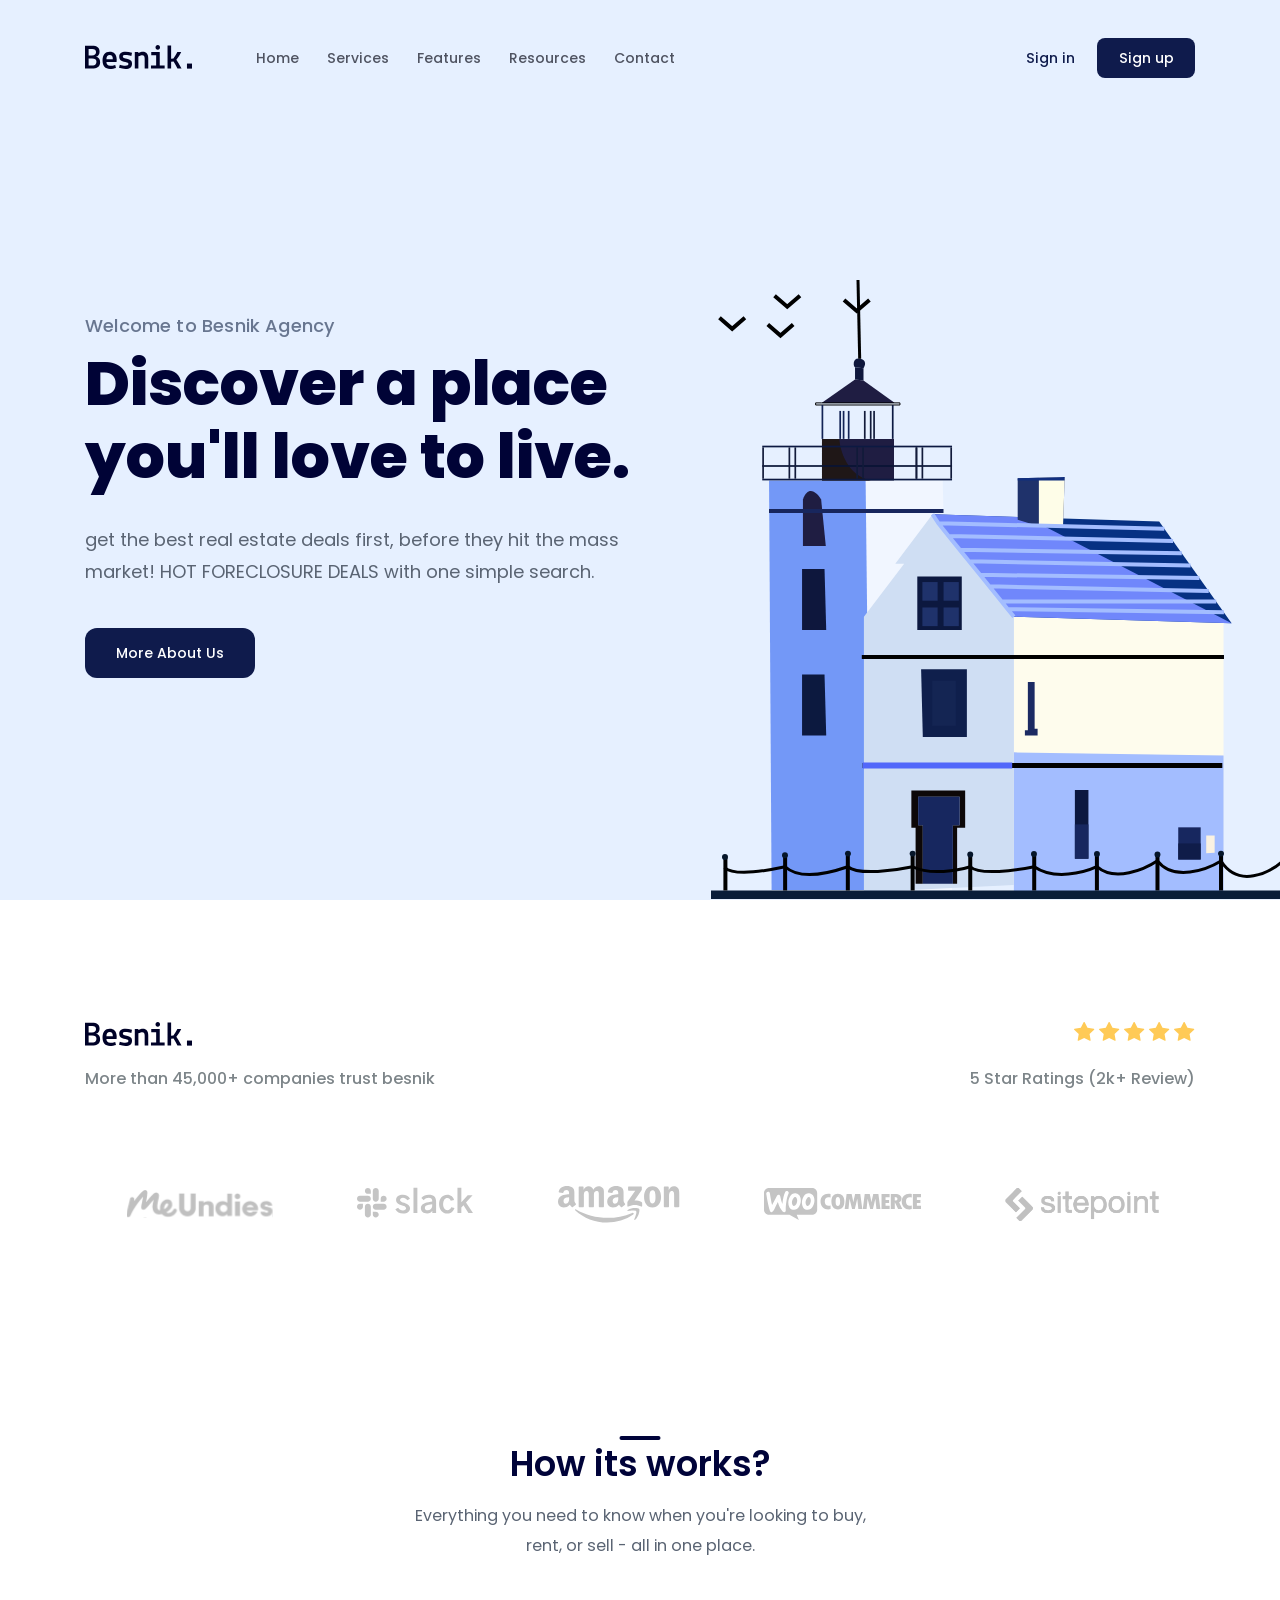
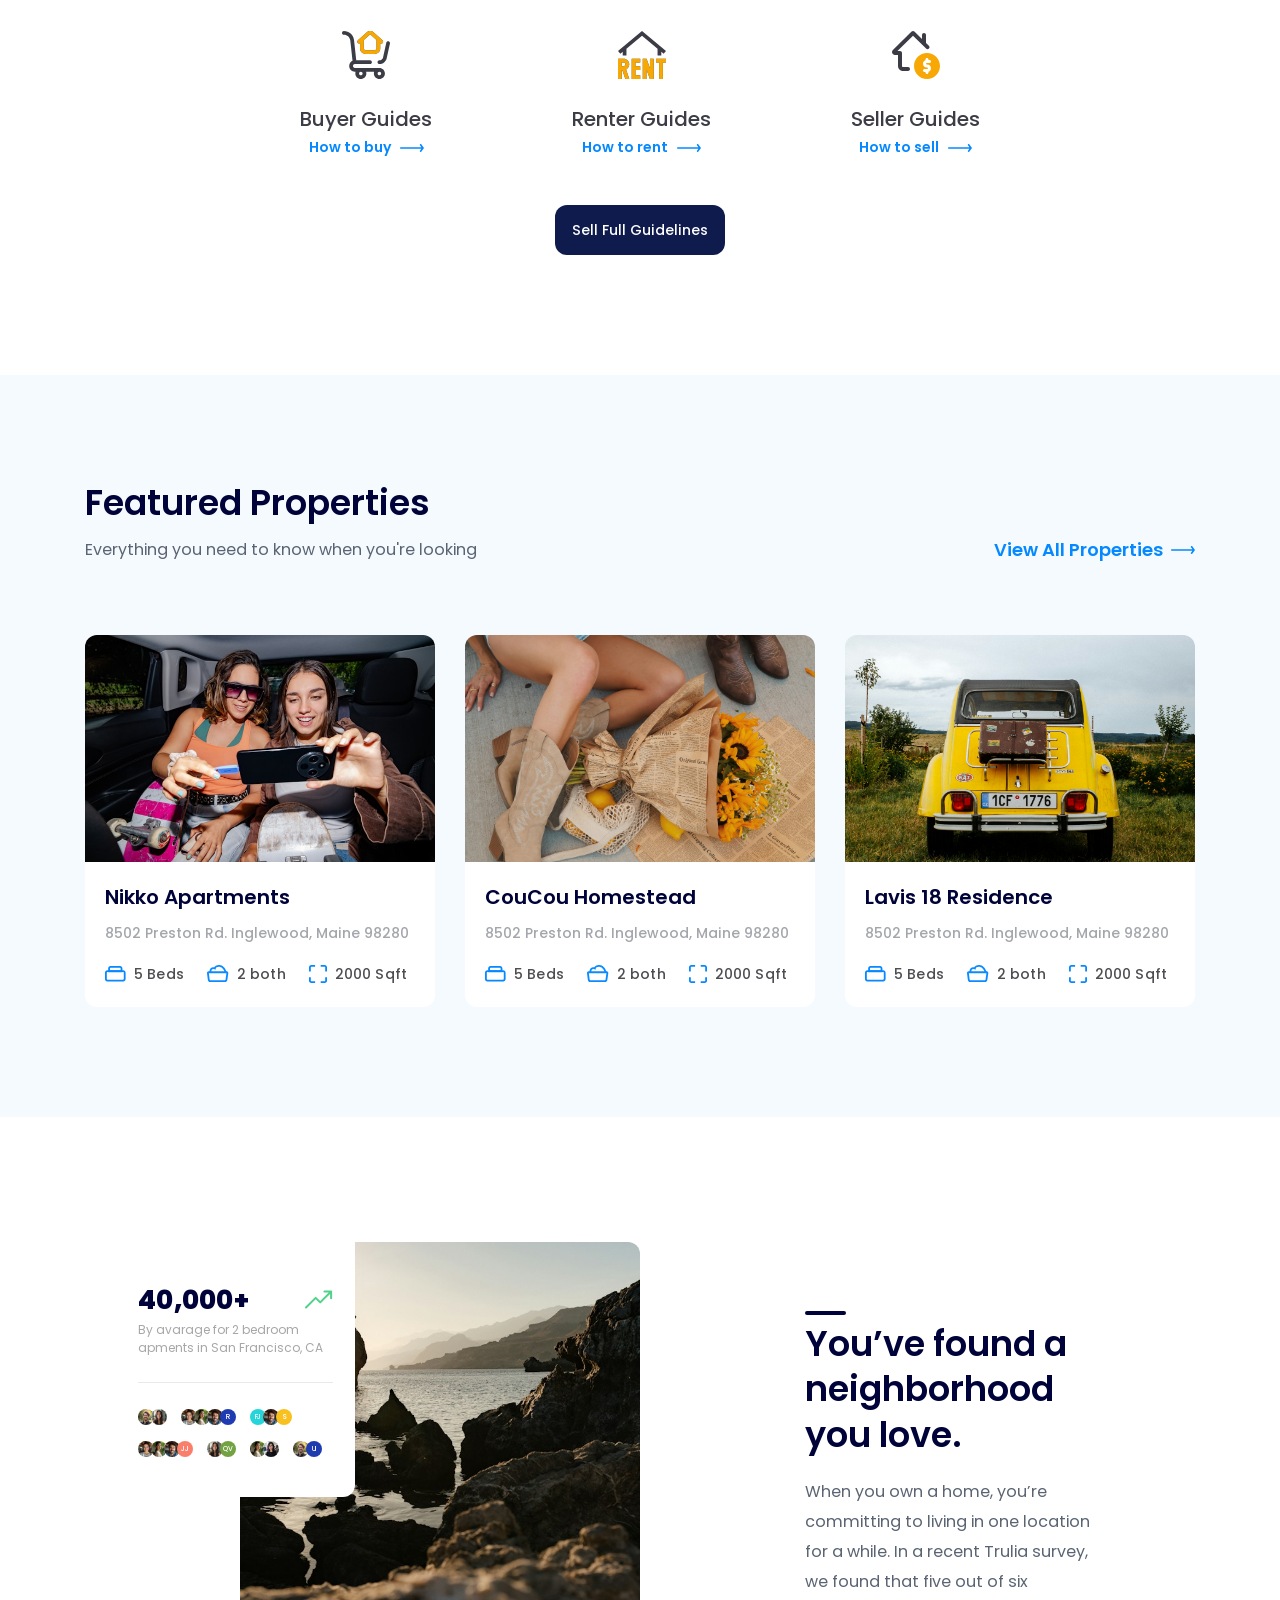
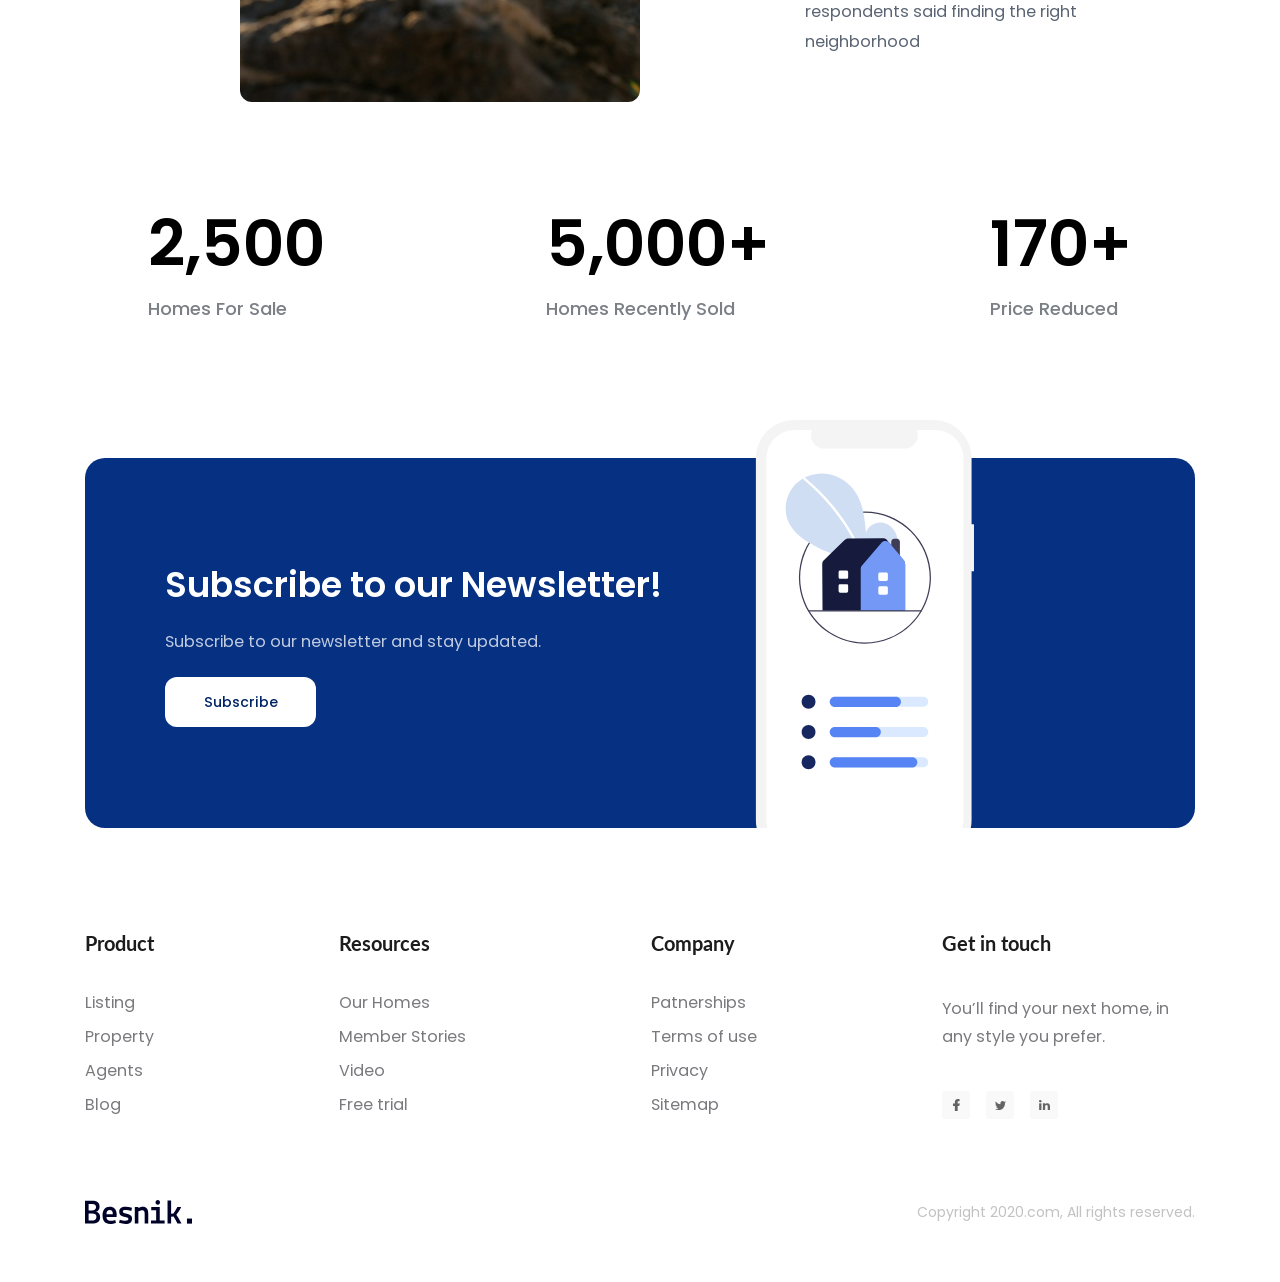
==== index.html @ e9a80028 "Test conflict" ====
<!doctype html>
<html lang="en">
    <head>
        <meta charset="UTF-8" />
        <meta name="viewport" content="width=device-width, initial-scale=1.0" />
        <title>F8 Project 1234</title>

        <!-- Favicon -->
        <link rel="apple-touch-icon" sizes="57x57" href="./assets/favicon" />
        <link
            rel="apple-touch-icon"
            sizes="60x60"
            href="./assets/favicon/apple-icon-60x60.png"
        />
        <link
            rel="apple-touch-icon"
            sizes="72x72"
            href="./assets/favicon/apple-icon-72x72.png"
        />
        <link
            rel="apple-touch-icon"
            sizes="76x76"
            href="./assets/favicon/apple-icon-76x76.png"
        />
        <link
            rel="apple-touch-icon"
            sizes="114x114"
            href="./assets/favicon/apple-icon-114x114.png"
        />
        <link
            rel="apple-touch-icon"
            sizes="120x120"
            href="./assets/favicon/apple-icon-120x120.png"
        />
        <link
            rel="apple-touch-icon"
            sizes="144x144"
            href="./assets/favicon/apple-icon-144x144.png"
        />
        <link
            rel="apple-touch-icon"
            sizes="152x152"
            href="./assets/favicon/apple-icon-152x152.png"
        />
        <link
            rel="apple-touch-icon"
            sizes="180x180"
            href="./assets/favicon/apple-icon-180x180.png"
        />
        <link
            rel="icon"
            type="image/png"
            sizes="192x192"
            href="./assets/favicon/android-icon-192x192.png"
        />
        <link
            rel="icon"
            type="image/png"
            sizes="32x32"
            href="./assets/favicon/favicon-32x32.png"
        />
        <link
            rel="icon"
            type="image/png"
            sizes="96x96"
            href="./assets/favicon/favicon-96x96.png"
        />
        <link
            rel="icon"
            type="image/png"
            sizes="16x16"
            href="./assets/favicon/favicon-16x16.png"
        />
        <link rel="manifest" href="./assets/favicon/manifest.json" />
        <meta name="msapplication-TileColor" content="#ffffff" />
        <meta
            name="msapplication-TileImage"
            content="./assets/favicon/ms-icon-144x144.png"
        />
        <meta name="theme-color" content="#ffffff" />

        <!-- Reset CSS -->
        <link rel="stylesheet" href="./assets/css/reset.css" />

        <!-- Embed fonts -->
        <link rel="preconnect" href="https://fonts.googleapis.com" />
        <link rel="preconnect" href="https://fonts.gstatic.com" crossorigin />
        <link
            href="https://fonts.googleapis.com/css2?family=Lato:wght@700&display=swap"
            rel="stylesheet"
        />

        <!-- Styles -->
        <link rel="preconnect" href="https://fonts.googleapis.com" />
        <link rel="preconnect" href="https://fonts.gstatic.com" crossorigin />
        <link rel="stylesheet" href="./assets/fonts/stylesheet.css" />
        <link rel="stylesheet" href="./assets/css/styles.css" />
    </head>
    <body>
        <header class="fix-header">
            <div class="content">
                <!-- Navbar -->
                <nav class="navbar">
                    <!-- Logo -->
                    <a href="#"
                        ><img src="./assets/img/logo.svg" alt="Besnik."
                    /></a>

                    <!-- Navigation -->
                    <ul>
                        <li><a href="#">Home</a></li>
                        <li><a href="#services">Services</a></li>
                        <li><a href="#features">Features</a></li>
                        <li><a href="#resources">Resources</a></li>
                        <li><a href="#contact">Contact</a></li>
                    </ul>
                    <!-- Action -->
                    <div class="actions">
                        <a href="#!" class="action-link">Sign in</a>
                        <a href="#!" class="btn action-btn">Sign up</a>
                    </div>
                </nav>
            </div>
        </header>

        <main>
            <!-- Hero -->
            <header class="hero-wrap">
                <div class="content">
                    <div class="info">
                        <p class="sub-title">Welcome to Besnik Agency</p>
                        <h1 class="title">
                            Discover a place you'll love to live.
                        </h1>
                        <p class="desc">
                            get the best real estate deals first, before they
                            hit the mass market! HOT FORECLOSURE DEALS with one
                            simple search.
                        </p>
                        <!-- Call to action -->
                        <a href="#!" class="btn hero-cta">More About Us</a>
                    </div>

                    <img
                        src="./assets/img/hero-img.svg"
                        alt="Discover a place you'll love to live."
                        class="hero-img"
                    />
                </div>
            </header>

            <!-- Clients -->
            <div class="clients">
                <div class="content">
                    <div class="row">
                        <!-- Logo -->
                        <img src="./assets/img/logo.svg" alt="Besnik." />

                        <!-- Stars -->
                        <div class="stars">
                            <img src="./assets/img/star.svg" alt="Stars" />
                            <img src="./assets/img/star.svg" alt="Stars" />
                            <img src="./assets/img/star.svg" alt="Stars" />
                            <img src="./assets/img/star.svg" alt="Stars" />
                            <img src="./assets/img/star.svg" alt="Stars" />
                        </div>
                    </div>

                    <div class="row row-desc">
                        <p class="desc">
                            More than 45,000+ companies trust besnik
                        </p>
                        <p class="desc">5 Star Ratings (2k+ Review)</p>
                    </div>
                    <div class="images">
                        <a href="#!">
                            <img
                                src="./assets/img/client-1.svg"
                                alt="Client 1"
                            />
                        </a>
                        <a href="#!">
                            <img
                                src="./assets/img/client-2.svg"
                                alt="Client 2"
                            />
                        </a>
                        <a href="#!">
                            <img
                                src="./assets/img/client-3.svg"
                                alt="Client 3"
                            />
                        </a>
                        <a href="#!">
                            <img
                                src="./assets/img/client-4.svg"
                                alt="Client 4"
                            />
                        </a>
                        <a href="#!">
                            <img
                                src="./assets/img/client-5.svg"
                                alt="Client 5"
                            />
                        </a>
                    </div>
                </div>
            </div>

            <!-- Guides -->
            <div id="services" class="guides">
                <div class="content">
                    <h2 class="sub-title">How its works?</h2>
                    <p class="desc">
                        Everything you need to know when you're looking to buy,
                        rent, or sell - all in one place.
                    </p>

                    <!-- List guide -->
                    <ul class="list-guide">
                        <li class="guide-item">
                            <img
                                src="./assets/img/buyer.svg"
                                alt="Buyer"
                                class="icon"
                            />
                            <h3 class="title">Buyer Guides</h3>
                            <a href="#!" class="link">
                                <span>How to buy</span>
                                <img
                                    src="./assets/img/arrow-right.svg"
                                    alt="Arrow right"
                                    class="arrow"
                                />
                            </a>
                        </li>
                        <li class="guide-item">
                            <img
                                src="./assets/img/renter.svg"
                                alt="Renter"
                                class="icon"
                            />
                            <h3 class="title">Renter Guides</h3>
                            <a href="#!" class="link">
                                <span>How to rent</span>
                                <img
                                    src="./assets/img/arrow-right.svg"
                                    alt="Arrow right"
                                    class="arrow"
                                />
                            </a>
                        </li>
                        <li class="guide-item">
                            <img
                                src="./assets/img/seller.svg"
                                alt="Seller"
                                class="icon"
                            />
                            <h3 class="title">Seller Guides</h3>
                            <a href="#!" class="link">
                                <span>How to sell</span>
                                <img
                                    src="./assets/img/arrow-right.svg"
                                    alt="Arrow right"
                                    class="arrow"
                                />
                            </a>
                        </li>
                    </ul>

                    <div class="guide-cta">
                        <a href="#!" class="btn">Sell Full Guidelines</a>
                    </div>
                </div>
            </div>

            <!-- Featured -->
            <div id="features" class="featured">
                <div class="content">
                    <header>
                        <h2 class="sub-title">Featured Properties</h2>
                        <div class="row">
                            <p class="desc">
                                Everything you need to know when you're looking
                            </p>
                            <a href="#!" class="link">
                                <span>View All Properties</span>
                                <img
                                    src="./assets/img/arrow-right.svg"
                                    alt="Arrow right"
                                    class="arrow"
                                />
                            </a>
                        </div>
                    </header>

                    <div class="list">
                        <!-- Featured item 1 -->
                        <div class="item">
                            <a href="#!">
                                <img
                                    src="./assets/img/featured-1.jpg"
                                    alt="Nikko Apartments"
                                    class="thumb"
                                />
                            </a>
                            <div class="body">
                                <h3 class="title">
                                    <a href="#!">Nikko Apartments</a>
                                </h3>
                                <p class="desc">
                                    8502 Preston Rd. Inglewood, Maine 98280
                                </p>
                                <div class="info">
                                    <img
                                        src="./assets/img/beds.svg"
                                        alt=""
                                        class="icon"
                                    />
                                    <span class="label">5 Beds</span>

                                    <img
                                        src="./assets/img/both.svg"
                                        alt=""
                                        class="icon"
                                    />
                                    <span class="label">2 both</span>

                                    <img
                                        src="./assets/img/sqft.svg"
                                        alt=""
                                        class="icon"
                                    />
                                    <span class="label">2000 Sqft</span>
                                </div>
                            </div>
                        </div>

                        <!-- Featured item 2 -->
                        <div class="item">
                            <a href="#!">
                                <img
                                    src="./assets/img/featured-2.jpg"
                                    alt="Nikko Apartments"
                                    class="thumb"
                                />
                            </a>
                            <div class="body">
                                <h3 class="title">
                                    <a href="#!" class="line-clamp"
                                        >CouCou Homestead</a
                                    >
                                </h3>
                                <p
                                    class="desc line-clamp"
                                    style="--line-clamp: 3"
                                >
                                    8502 Preston Rd. Inglewood, Maine 98280
                                </p>
                                <div class="info">
                                    <img
                                        src="./assets/img/beds.svg"
                                        alt=""
                                        class="icon"
                                    />
                                    <span class="label">5 Beds</span>

                                    <img
                                        src="./assets/img/both.svg"
                                        alt=""
                                        class="icon"
                                    />
                                    <span class="label">2 both</span>

                                    <img
                                        src="./assets/img/sqft.svg"
                                        alt=""
                                        class="icon"
                                    />
                                    <span class="label">2000 Sqft</span>
                                </div>
                            </div>
                        </div>

                        <!-- Featured item 3 -->
                        <div class="item">
                            <a href="#!">
                                <img
                                    src="./assets/img/featured-3.jpg"
                                    alt="Nikko Apartments"
                                    class="thumb"
                                />
                            </a>
                            <div class="body">
                                <h3 class="title">
                                    <a href="#!">Lavis 18 Residence</a>
                                </h3>
                                <p class="desc">
                                    8502 Preston Rd. Inglewood, Maine 98280
                                </p>
                                <div class="info">
                                    <img
                                        src="./assets/img/beds.svg"
                                        alt=""
                                        class="icon"
                                    />
                                    <span class="label">5 Beds</span>

                                    <img
                                        src="./assets/img/both.svg"
                                        alt=""
                                        class="icon"
                                    />
                                    <span class="label">2 both</span>

                                    <img
                                        src="./assets/img/sqft.svg"
                                        alt=""
                                        class="icon"
                                    />
                                    <span class="label">2000 Sqft</span>
                                </div>
                            </div>
                        </div>
                    </div>
                </div>
            </div>

            <!-- Stats -->
            <div id="resources" class="stats">
                <div class="content">
                    <div class="row">
                        <div class="img-block">
                            <img
                                class="image"
                                src="./assets/img/stats-img.jpg"
                                alt="You’ve found a neighborhood you love."
                            />

                            <!-- Trend -->
                            <div class="stats-trend">
                                <div class="row">
                                    <strong class="value">40,000+</strong>
                                    <img
                                        src="./assets/img/arrow-trend-up.svg"
                                        alt=""
                                        class="icon"
                                    />
                                </div>
                                <p class="desc">
                                    By avarage for 2 bedroom apments in San
                                    Francisco, CA
                                </p>
                                <div class="separate"></div>
                                <div class="avatar-block">
                                    <div class="avatar-group">
                                        <img
                                            src="./assets/img/avatar-1.jpg"
                                            alt=""
                                            class="avatar"
                                        />
                                        <img
                                            src="./assets/img/avatar-2.jpg"
                                            alt=""
                                            class="avatar"
                                        />
                                    </div>
                                    <div class="avatar-group">
                                        <img
                                            src="./assets/img/avatar-3.jpg"
                                            alt=""
                                            class="avatar"
                                        />
                                        <img
                                            src="./assets/img/avatar-4.jpg"
                                            alt=""
                                            class="avatar"
                                        />
                                        <img
                                            src="./assets/img/avatar-5.jpg"
                                            alt=""
                                            class="avatar"
                                        />
                                        <div
                                            class="avatar"
                                            style="--bg-color: #1f3bb1"
                                        >
                                            R
                                        </div>
                                    </div>
                                    <div class="avatar-group">
                                        <div
                                            class="avatar"
                                            style="--bg-color: #24d6d9"
                                        >
                                            FJ
                                        </div>
                                        <img
                                            src="./assets/img/avatar-5.jpg"
                                            alt=""
                                            class="avatar"
                                        />
                                        <div
                                            class="avatar"
                                            style="--bg-color: #f8c120"
                                        >
                                            S
                                        </div>
                                    </div>
                                    <div class="avatar-group">
                                        <img
                                            src="./assets/img/avatar-3.jpg"
                                            alt=""
                                            class="avatar"
                                        />
                                        <img
                                            src="./assets/img/avatar-4.jpg"
                                            alt=""
                                            class="avatar"
                                        />
                                        <img
                                            src="./assets/img/avatar-5.jpg"
                                            alt=""
                                            class="avatar"
                                        />
                                        <div
                                            class="avatar"
                                            style="--bg-color: #f97f6b"
                                        >
                                            JJ
                                        </div>
                                    </div>
                                    <div class="avatar-group">
                                        <img
                                            src="./assets/img/avatar-2.jpg"
                                            alt=""
                                            class="avatar"
                                        />
                                        <div
                                            class="avatar"
                                            style="--bg-color: #73a242"
                                        >
                                            QV
                                        </div>
                                    </div>
                                    <div class="avatar-group">
                                        <img
                                            src="./assets/img/avatar-4.jpg"
                                            alt=""
                                            class="avatar"
                                        />
                                        <img
                                            src="./assets/img/avatar-6.jpg"
                                            alt=""
                                            class="avatar"
                                        />
                                    </div>
                                    <div class="avatar-group">
                                        <img
                                            src="./assets/img/avatar-1.jpg"
                                            alt=""
                                            class="avatar"
                                        />
                                        <div
                                            class="avatar"
                                            style="--bg-color: #1f3bb0"
                                        >
                                            UI
                                        </div>
                                    </div>
                                </div>
                            </div>
                        </div>
                        <div class="info">
                            <h2 class="sub-title">
                                You’ve found a neighborhood you love.
                            </h2>
                            <p class="desc">
                                When you own a home, you’re committing to living
                                in one location for a while. In a recent Trulia
                                survey, we found that five out of six
                                respondents said finding the right neighborhood
                            </p>
                        </div>
                    </div>
                    <div class="row row-qty">
                        <div class="qty-item">
                            <strong class="qty">2,500</strong>
                            <p class="qty-desc">Homes For Sale</p>
                        </div>
                        <div class="qty-item">
                            <strong class="qty">5,000+</strong>
                            <p class="qty-desc">Homes Recently Sold</p>
                        </div>
                        <div class="qty-item">
                            <strong class="qty">170+</strong>
                            <p class="qty-desc">Price Reduced</p>
                        </div>
                    </div>
                </div>
            </div>

            <!-- Subscription -->
            <div id="contact" class="subscription">
                <div class="content">
                    <div class="body">
                        <div class="info">
                            <h2 class="sub-title">
                                Subscribe to our Newsletter!
                            </h2>
                            <p class="desc">
                                Subscribe to our newsletter and stay updated.
                            </p>
                            <a href="#!" class="btn">Subscribe</a>
                        </div>
                        <img
                            src="./assets/img/newletter.svg"
                            alt=""
                            class="image"
                        />
                    </div>
                </div>
            </div>
        </main>

        <!-- Footer -->
        <footer class="footer">
            <div class="content">
                <div class="row row-top">
                    <!-- Product column -->
                    <div class="column">
                        <h3 class="heading">Product</h3>
                        <ul class="list">
                            <li class="item">
                                <a href="">Listing</a>
                            </li>
                            <li class="item">
                                <a href="">Property</a>
                            </li>
                            <li class="item">
                                <a href="">Agents</a>
                            </li>
                            <li class="item">
                                <a href="">Blog</a>
                            </li>
                        </ul>
                    </div>
                    <!-- Resources column -->
                    <div class="column">
                        <h3 class="heading">Resources</h3>
                        <ul class="list">
                            <li class="item">
                                <a href="">Our Homes</a>
                            </li>
                            <li class="item">
                                <a href="">Member Stories</a>
                            </li>
                            <li class="item">
                                <a href="">Video</a>
                            </li>
                            <li class="item">
                                <a href="">Free trial</a>
                            </li>
                        </ul>
                    </div>
                    <!-- Company column -->
                    <div class="column">
                        <h3 class="heading">Company</h3>
                        <ul class="list">
                            <li class="item">
                                <a href="">Patnerships</a>
                            </li>
                            <li class="item">
                                <a href="">Terms of use</a>
                            </li>
                            <li class="item">
                                <a href="">Privacy</a>
                            </li>
                            <li class="item">
                                <a href="">Sitemap</a>
                            </li>
                        </ul>
                    </div>
                    <div class="column">
                        <h3 class="heading">Get in touch</h3>
                        <p class="desc">
                            You’ll find your next home, in any style you prefer.
                        </p>
                        <div class="social">
                            <a href="" class="social-link">
                                <img src="./assets/img/facebook.svg" alt="" />
                            </a>
                            <a href="" class="social-link">
                                <img src="./assets/img/twitter.svg" alt="" />
                            </a>
                            <a href="" class="social-link">
                                <img src="./assets/img/linkedin.svg" alt="" />
                            </a>
                        </div>
                    </div>
                </div>
                <div class="row row-bottom">
                    <img
                        src="./assets/img/logo.svg"
                        alt="Besnik."
                        class="logo"
                    />
                    <p class="copyright">
                        Copyright 2020.com, All rights reserved.
                    </p>
                </div>
            </div>
        </footer>
    </body>
</html>
---- assets/fonts/stylesheet.css ----
/* ================ Poppins ======================= */
@font-face {
    font-family: "Poppins";
    src:
        url("Poppins/Poppins-BlackItalic.woff2") format("woff2"),
        url("Poppins/Poppins-BlackItalic.woff") format("woff");
    font-weight: 900;
    font-style: italic;
    font-display: swap;
}

@font-face {
    font-family: "Poppins";
    src:
        url("Poppins/Poppins-Black.woff2") format("woff2"),
        url("Poppins/Poppins-Black.woff") format("woff");
    font-weight: 900;
    font-style: normal;
    font-display: swap;
}

@font-face {
    font-family: "Poppins";
    src:
        url("Poppins/Poppins-Bold.woff2") format("woff2"),
        url("Poppins/Poppins-Bold.woff") format("woff");
    font-weight: bold;
    font-style: normal;
    font-display: swap;
}

@font-face {
    font-family: "Poppins";
    src:
        url("Poppins/Poppins-BoldItalic.woff2") format("woff2"),
        url("Poppins/Poppins-BoldItalic.woff") format("woff");
    font-weight: bold;
    font-style: italic;
    font-display: swap;
}

@font-face {
    font-family: "Poppins";
    src:
        url("Poppins/Poppins-ExtraBold.woff2") format("woff2"),
        url("Poppins/Poppins-ExtraBold.woff") format("woff");
    font-weight: bold;
    font-style: normal;
    font-display: swap;
}

@font-face {
    font-family: "Poppins";
    src:
        url("Poppins/Poppins-ExtraBoldItalic.woff2") format("woff2"),
        url("Poppins/Poppins-ExtraBoldItalic.woff") format("woff");
    font-weight: bold;
    font-style: italic;
    font-display: swap;
}

@font-face {
    font-family: "Poppins";
    src:
        url("Poppins/Poppins-ExtraLight.woff2") format("woff2"),
        url("Poppins/Poppins-ExtraLight.woff") format("woff");
    font-weight: 200;
    font-style: normal;
    font-display: swap;
}

@font-face {
    font-family: "Poppins";
    src:
        url("Poppins/Poppins-ExtraLightItalic.woff2") format("woff2"),
        url("Poppins/Poppins-ExtraLightItalic.woff") format("woff");
    font-weight: 200;
    font-style: italic;
    font-display: swap;
}

@font-face {
    font-family: "Poppins";
    src:
        url("Poppins/Poppins-Italic.woff2") format("woff2"),
        url("Poppins/Poppins-Italic.woff") format("woff");
    font-weight: normal;
    font-style: italic;
    font-display: swap;
}

@font-face {
    font-family: "Poppins";
    src:
        url("Poppins/Poppins-Light.woff2") format("woff2"),
        url("Poppins/Poppins-Light.woff") format("woff");
    font-weight: 300;
    font-style: normal;
    font-display: swap;
}

@font-face {
    font-family: "Poppins";
    src:
        url("Poppins/Poppins-LightItalic.woff2") format("woff2"),
        url("Poppins/Poppins-LightItalic.woff") format("woff");
    font-weight: 300;
    font-style: italic;
    font-display: swap;
}

@font-face {
    font-family: "Poppins";
    src:
        url("Poppins/Poppins-Medium.woff2") format("woff2"),
        url("Poppins/Poppins-Medium.woff") format("woff");
    font-weight: 500;
    font-style: normal;
    font-display: swap;
}

@font-face {
    font-family: "Poppins";
    src:
        url("Poppins/Poppins-MediumItalic.woff2") format("woff2"),
        url("Poppins/Poppins-MediumItalic.woff") format("woff");
    font-weight: 500;
    font-style: italic;
    font-display: swap;
}

@font-face {
    font-family: "Poppins";
    src:
        url("Poppins/Poppins-Regular.woff2") format("woff2"),
        url("Poppins/Poppins-Regular.woff") format("woff");
    font-weight: normal;
    font-style: normal;
    font-display: swap;
}

@font-face {
    font-family: "Poppins";
    src:
        url("Poppins/Poppins-SemiBold.woff2") format("woff2"),
        url("Poppins/Poppins-SemiBold.woff") format("woff");
    font-weight: 600;
    font-style: normal;
    font-display: swap;
}

@font-face {
    font-family: "Poppins";
    src:
        url("Poppins/Poppins-SemiBoldItalic.woff2") format("woff2"),
        url("Poppins/Poppins-SemiBoldItalic.woff") format("woff");
    font-weight: 600;
    font-style: italic;
    font-display: swap;
}

@font-face {
    font-family: "Poppins";
    src:
        url("Poppins/Poppins-Thin.woff2") format("woff2"),
        url("Poppins/Poppins-Thin.woff") format("woff");
    font-weight: 100;
    font-style: normal;
    font-display: swap;
}

@font-face {
    font-family: "Poppins";
    src:
        url("Poppins/Poppins-ThinItalic.woff2") format("woff2"),
        url("Poppins/Poppins-ThinItalic.woff") format("woff");
    font-weight: 100;
    font-style: italic;
    font-display: swap;
}
---- assets/css/styles.css ----
* {
    box-sizing: border-box;
}

:root {
    --primary-color: #0f1b4c;
}

html,
body {
    scroll-behavior: smooth;
}

html {
    font-size: 62.5%;
}

body {
    font-size: 1.6rem;
    font-family: "Poppins", sans-serif;
}

/* Common */
a {
    text-decoration: none;
}

.content {
    width: 1110px;
    max-width: calc(100% - 48px);
    margin-left: auto;
    margin-right: auto;
}

.btn {
    display: inline-block;
    min-width: 98px;
    padding: 18px 16px;
    border-radius: 12px;
    background: var(--primary-color);
    font-weight: 500;
    font-size: 1.4rem;
    text-align: center;
    color: #fff;
}

.btn:hover {
    opacity: 0.9;
}

.line-clamp {
    display: -webkit-box;
    -webkit-line-clamp: var(--line-clamp, 2);
    -webkit-box-orient: vertical;
    overflow: hidden;
}

.center {
    display: flex;
    align-items: center;
    justify-content: center;
}

/* =========== Header =========== */
.fix-header {
    background: #e6f0ff;
    padding-top: 26px;
    position: sticky;
    top: -26px;
    z-index: 1;
}

.hero-wrap {
    position: relative;
    display: flex;
    flex-direction: column;
    justify-content: center;
    background: #e6f0ff;
    height: calc(100vh - 90px);
}

.navbar {
    display: flex;
    align-items: center;
    padding: 12px 0;
}

.navbar ul {
    display: flex;
    margin-left: 50px;
}

.navbar .actions {
    margin-left: auto;
}

.navbar ul a {
    font-weight: 500;
    font-size: 1.4rem;
    color: #4f5361;
    padding: 8px 14px;
}

.navbar ul a:hover {
    text-decoration: underline;
}

.navbar .action-link {
    font-weight: 500;
    font-size: 1.4rem;
    color: var(--primary-color);
}

.navbar .action-btn {
    padding: 13px 16px;
    margin-left: 18px;
    border-radius: 8px;
}

.hero-wrap .info {
    width: 51%;
}

.hero-wrap .sub-title {
    font-weight: 500;
    font-size: 1.8rem;
    line-height: 1.5;
    letter-spacing: 0.01em;
    color: #687690;
}

.hero-wrap .title {
    margin-top: 8px;
    font-weight: 700;
    font-size: 6.2rem;
    line-height: 1.19;
    color: #000336;
}

.hero-wrap .desc {
    margin-top: 30px;
    font-weight: 400;
    font-size: 1.8rem;
    line-height: 1.78;
    color: #5a6473;
}

.hero-cta {
    min-width: 170px;
    margin-top: 40px;
}

.hero-img {
    position: absolute;
    right: calc((100vw - 1110px) / 2 - 100px);
    bottom: 0;
}

/* =========== Clients =========== */
.clients {
    margin-top: 79px;
    padding: 43px 0 64px;
}

.clients .row {
    display: flex;
    justify-content: space-between;
}

.clients .desc {
    font-weight: 500;
    font-size: 1.6rem;
    line-height: 1.25; /* 125% */
    color: #7d8589;
}

.clients .row-desc {
    margin-top: 23px;
}

.clients .images {
    display: flex;
    align-items: center;
    justify-content: space-between;
    margin-top: 70px;
}

.clients .images a {
    display: flex;
    align-items: center;
    height: 90px;
    padding: 0 42px;
    border-radius: 12px;
}

.clients .images a:hover {
    box-shadow: 0px 10px 20px rgba(0, 0, 0, 0.1);
}

/* =========== Guides =========== */
.guides {
    margin-top: 40px;
    padding: 93px 0 79px;
}

.guides .sub-title {
    position: relative;
    font-weight: 600;
    font-size: 3.5rem;
    line-height: 1;
    text-align: center;
    color: #000339;
}

.guides .sub-title::before {
    position: absolute;
    top: -10px;
    left: 50%;
    transform: translateX(-50%);
    content: "";
    display: inline-block;
    width: 41px;
    height: 4px;
    background: #000339;
    border-radius: 12px;
}

.guides .desc {
    width: 459px;
    max-width: 100%;
    margin: 20px auto 0;
    font-weight: 400;
    font-size: 1.6rem;
    line-height: 1.88;
    text-align: center;
    color: #5a6473;
}

.list-guide {
    display: flex;
    justify-content: center;
    margin-top: 70px;
}

.guide-item {
    margin: 0 70px;
    text-align: center;
}

.guide-item .title {
    margin-top: 26px;
    font-weight: 500;
    font-size: 2rem;
    line-height: 1.1;
    color: #3b3c45;
}

.guide-item .link {
    display: inline-block;
    margin-top: 10px;
    font-weight: 600;
    font-size: 1.4rem;
    color: #0689ff;
}

.guide-item .arrow {
    margin-left: 6px;
}

.guide-cta {
    display: flex;
    justify-content: center;
    margin-top: 50px;
}

.guide-cta .btn {
    min-width: 170px;
}

/* =========== Featured =========== */
.featured {
    margin-top: 41px;
    padding: 110px 0;
    background: #f5fafe;
}

.featured .sub-title {
    font-weight: 600;
    font-size: 3.5rem;
    line-height: 1;
    color: #000339;
}

.featured .row {
    display: flex;
    justify-content: space-between;
    margin-top: 15px;
}

.featured .desc {
    font-weight: 400;
    font-size: 1.6rem;
    line-height: 1.88;
    color: #5a6473;
}

.featured .link {
    display: flex;
    align-items: center;
    font-weight: 600;
    font-size: 1.8rem;
    text-align: right;
    color: #0689ff;
}

.featured .link .arrow {
    margin-left: 8px;
}

.featured .list {
    display: flex;
    gap: 30px;
    margin-top: 70px;
}

.featured .item {
    flex: 1;
    background: #fff;
    border-radius: 12px;
}

.featured .item .thumb {
    width: 100%;
    height: 227px;
    object-fit: cover;
    border-top-left-radius: 12px;
    border-top-right-radius: 12px;
}

.featured .item .body {
    padding: 17px 20px 24px;
}

.featured .item .title a {
    font-weight: 600;
    font-size: 2rem;
    line-height: 1.5;
    color: #000339;
}

.featured .item .desc {
    word-break: break-all;
    margin-top: 11px;
    font-weight: 500;
    font-size: 1.4rem;
    line-height: 1.5;
    color: #a3a6ab;
    word-break: break-all;
}

.featured .item .info {
    display: flex;
    align-items: center;
    margin-top: 21px;
}

.featured .item .icon {
    margin-left: 23px;
}

.featured .item .icon:first-child {
    margin-left: 0;
}

.featured .item .label {
    margin-left: 8px;
    font-weight: 500;
    font-size: 1.4rem;
    letter-spacing: 0.01em;
    color: #4d4d52;
}

/* Stats */
.stats {
    margin-top: 75px;
    padding: 50px 0;
}

.stats .content {
    width: 1048px;
}

.stats .row {
    display: flex;
}

.stats .img-block,
.stats .info {
    width: 50%;
}

.stats .img-block {
    position: relative;
}

.stats .info {
    padding: 79px 0 0 165px;
}

.stats-trend {
    position: absolute;
    top: 0;
    left: 0;
    width: 239px;
    padding: 45px 22px 40px;
    border-radius: 0 0 12px 12px;
    background-color: #fff;
}

.stats-trend .value {
    font-weight: 700;
    font-size: 2.6rem;
    letter-spacing: 0.01em;
    color: #000339;
}

.stats-trend .icon {
    margin-left: auto;
}

.stats-trend .desc {
    margin-top: 8px;
    font-weight: 400;
    font-size: 1.2rem;
    line-height: 1.5;
    color: #a7a7a7;
}

.stats-trend .separate {
    height: 1.2px;
    margin-top: 25px;
    background: #e9e9e9;
}

.stats .avatar-block {
    display: flex;
    flex-wrap: wrap;
    gap: 16px 14px;
    margin-top: 26px;
}

.stats .avatar-group {
    display: flex;
}

.stats .avatar {
    width: 16px;
    height: 16px;
    margin-left: -3px;
    object-fit: cover;
    border-radius: 50%;
    background: var(--bg-color, #fff);
    font-weight: 450;
    font-size: 0.7rem;
    line-height: 16px;
    text-align: center;
    letter-spacing: -0.02em;
    color: #fff;
}

.stats .avatar:first-child {
    margin-left: 0;
}

.stats .img-block .image {
    display: block;
    margin-left: auto;
    width: 400px;
    height: 460px;
    border-radius: 12px;
    object-fit: cover;
}

.stats .sub-title {
    position: relative;
    width: 269px;
    font-weight: 600;
    font-size: 3.5rem;
    line-height: 1.29;
    color: #000339;
}

.stats .sub-title::before {
    position: absolute;
    top: -10px;
    left: 0;
    content: "";
    display: block;
    width: 41px;
    height: 4px;
    border-radius: 12px;
    background: #000339;
}

.stats .info .desc {
    width: 309px;
    margin-top: 20px;
    font-weight: 400;
    font-size: 1.6rem;
    line-height: 1.88;
    color: #5a6473;
}

.stats .row-qty {
    justify-content: space-between;
    margin-top: 110px;
    padding: 0 32px;
}

.stats .qty {
    font-weight: 600;
    font-size: 6.4rem;
    color: #000;
}

.stats .qty-desc {
    margin-top: 24px;
    font-weight: 500;
    font-size: 1.8rem;
    color: #7b8087;
}

/* Subscription */
.subscription {
    margin-top: 90px;
}

.subscription .body {
    position: relative;
    display: flex;
    align-items: center;
    height: 370px;
    border-radius: 20px;
    background: #063183;
}

.subscription .info {
    width: 671px;
    min-width: 100%;
    padding: 0 80px;
}

.subscription .sub-title {
    font-weight: 600;
    font-size: 3.5rem;
    line-height: 1.5;
    color: #fff;
}

.subscription .desc {
    margin-top: 15px;
    font-weight: 400;
    font-size: 1.6rem;
    line-height: 1.88; /* 187.5% */
    color: #fff;
    opacity: 0.75;
}

.subscription .btn {
    margin-top: 20px;
    min-width: 151px;
    background: #fff;
    color: #002366;
}

.subscription .image {
    position: absolute;
    bottom: 0;
    right: 221px;
}

/* Footer */
.footer {
    margin-top: 55px;
    padding: 50px 0 58px;
}

.footer .row {
    display: flex;
}

.footer .row-top {
    gap: 185px;
}

.footer .heading {
    font-weight: 700;
    font-family: "Lato", sans-serif;
    font-size: 2rem;
    color: #1c1c1d;
}

.footer .list,
.footer .desc {
    margin-top: 42px;
}

.footer .item {
    margin-top: 18px;
}

.footer .item a,
.footer .desc {
    font-weight: 400;
    font-size: 1.6rem;
    color: #7a7a7e;
    white-space: nowrap;
}

.footer .desc {
    white-space: normal;
    line-height: 1.75;
}

.footer .social {
    display: flex;
    margin-top: 40px;
}

.footer .social-link {
    display: flex;
    align-items: center;
    justify-content: center;
    width: 28px;
    height: 28px;
    border-radius: 3px;
    background: #f9f9f9;
}

.footer .social-link + .social-link {
    margin-left: 16px;
}

.footer .social-link:hover {
    background: #ebebeb;
}

.footer .row-bottom {
    display: flex;
    align-items: center;
    justify-content: space-between;
    margin-top: 81px;
}

.footer .copyright {
    font-weight: 400;
    font-size: 1.4rem;
    color: #c2c2c2;
}
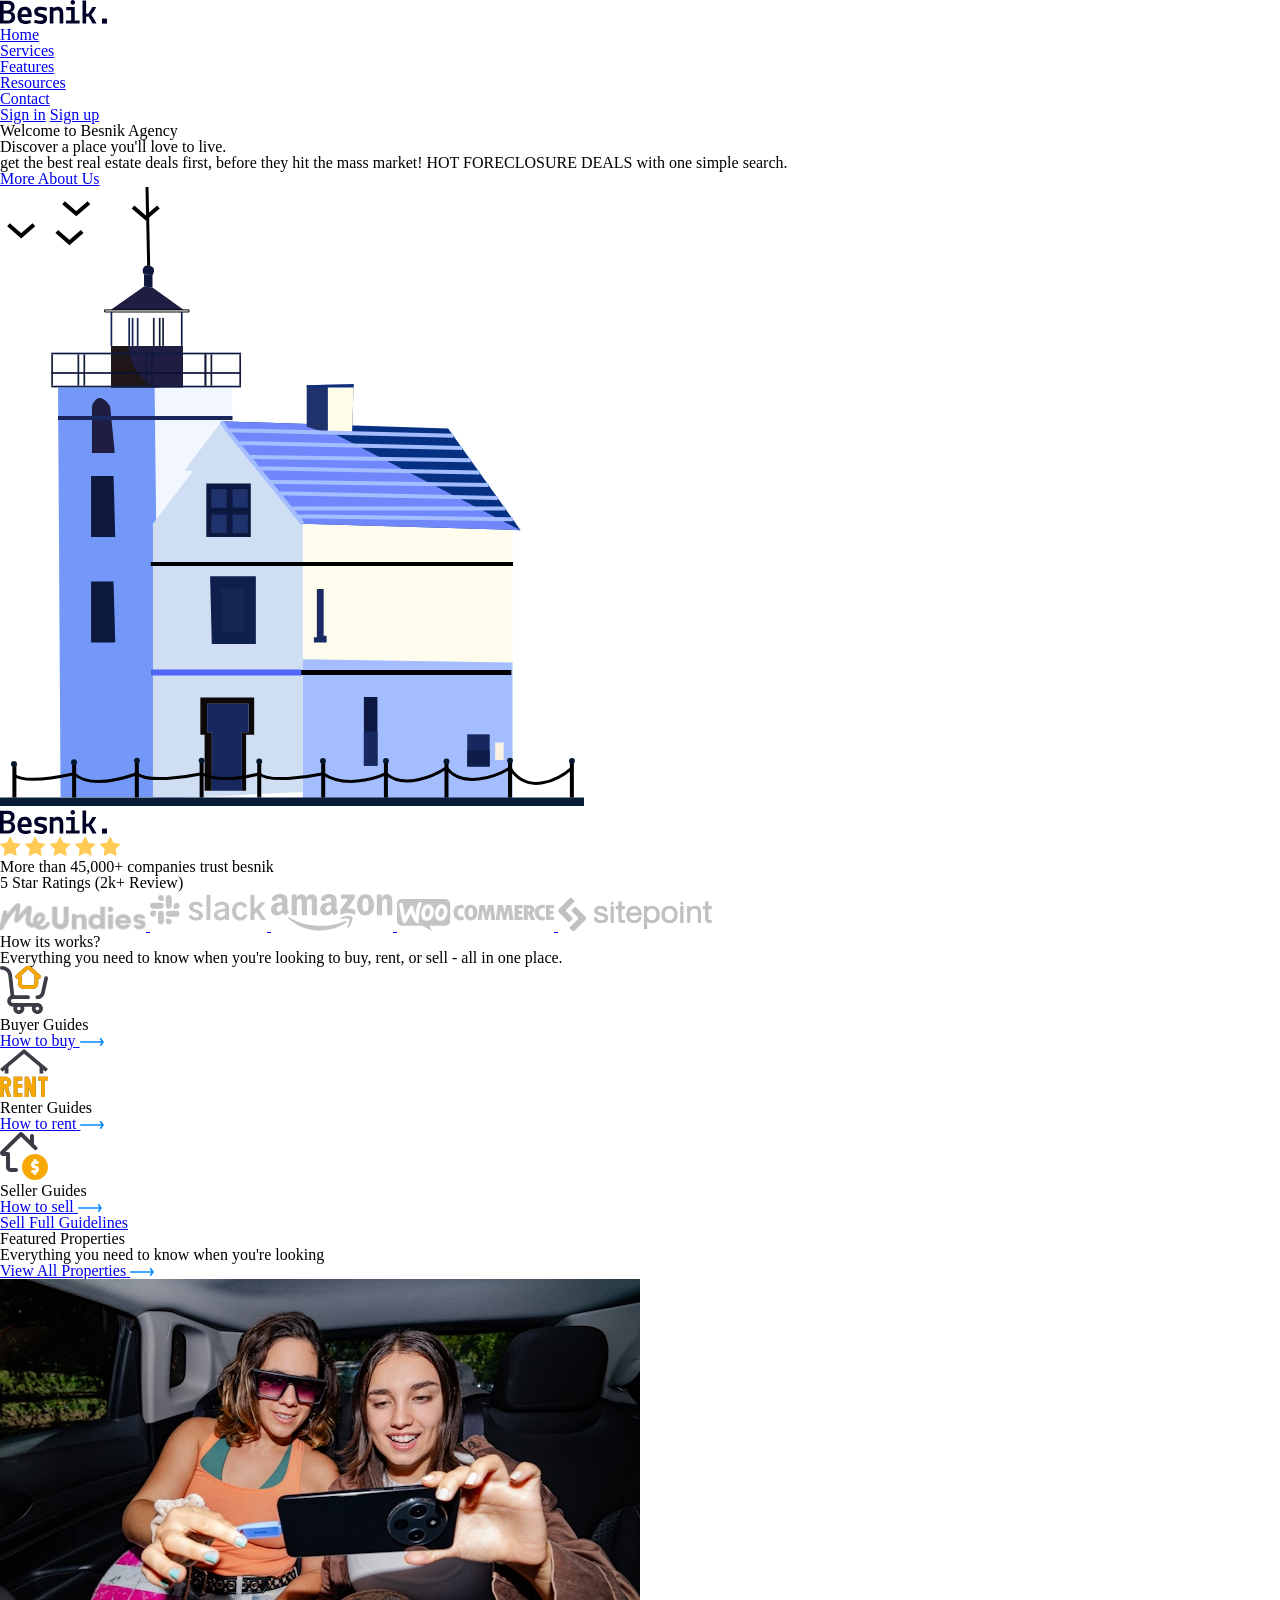
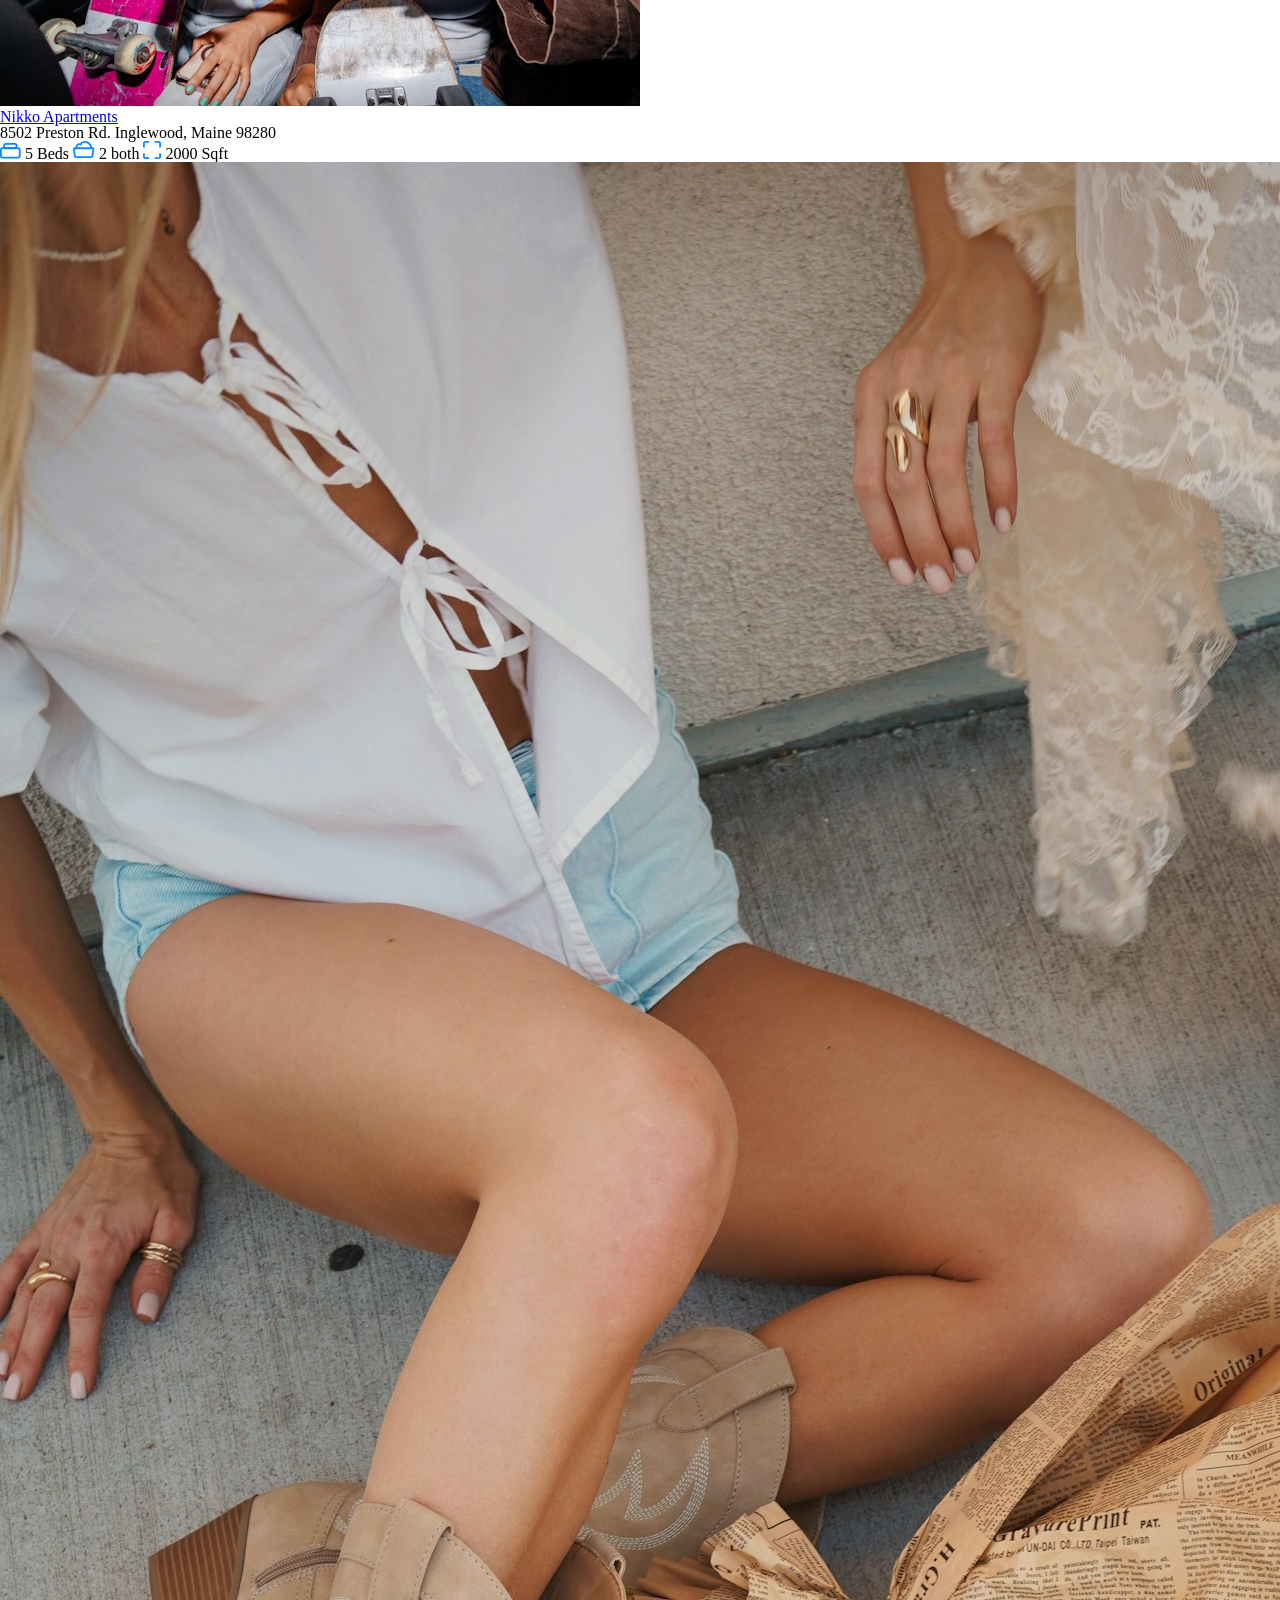
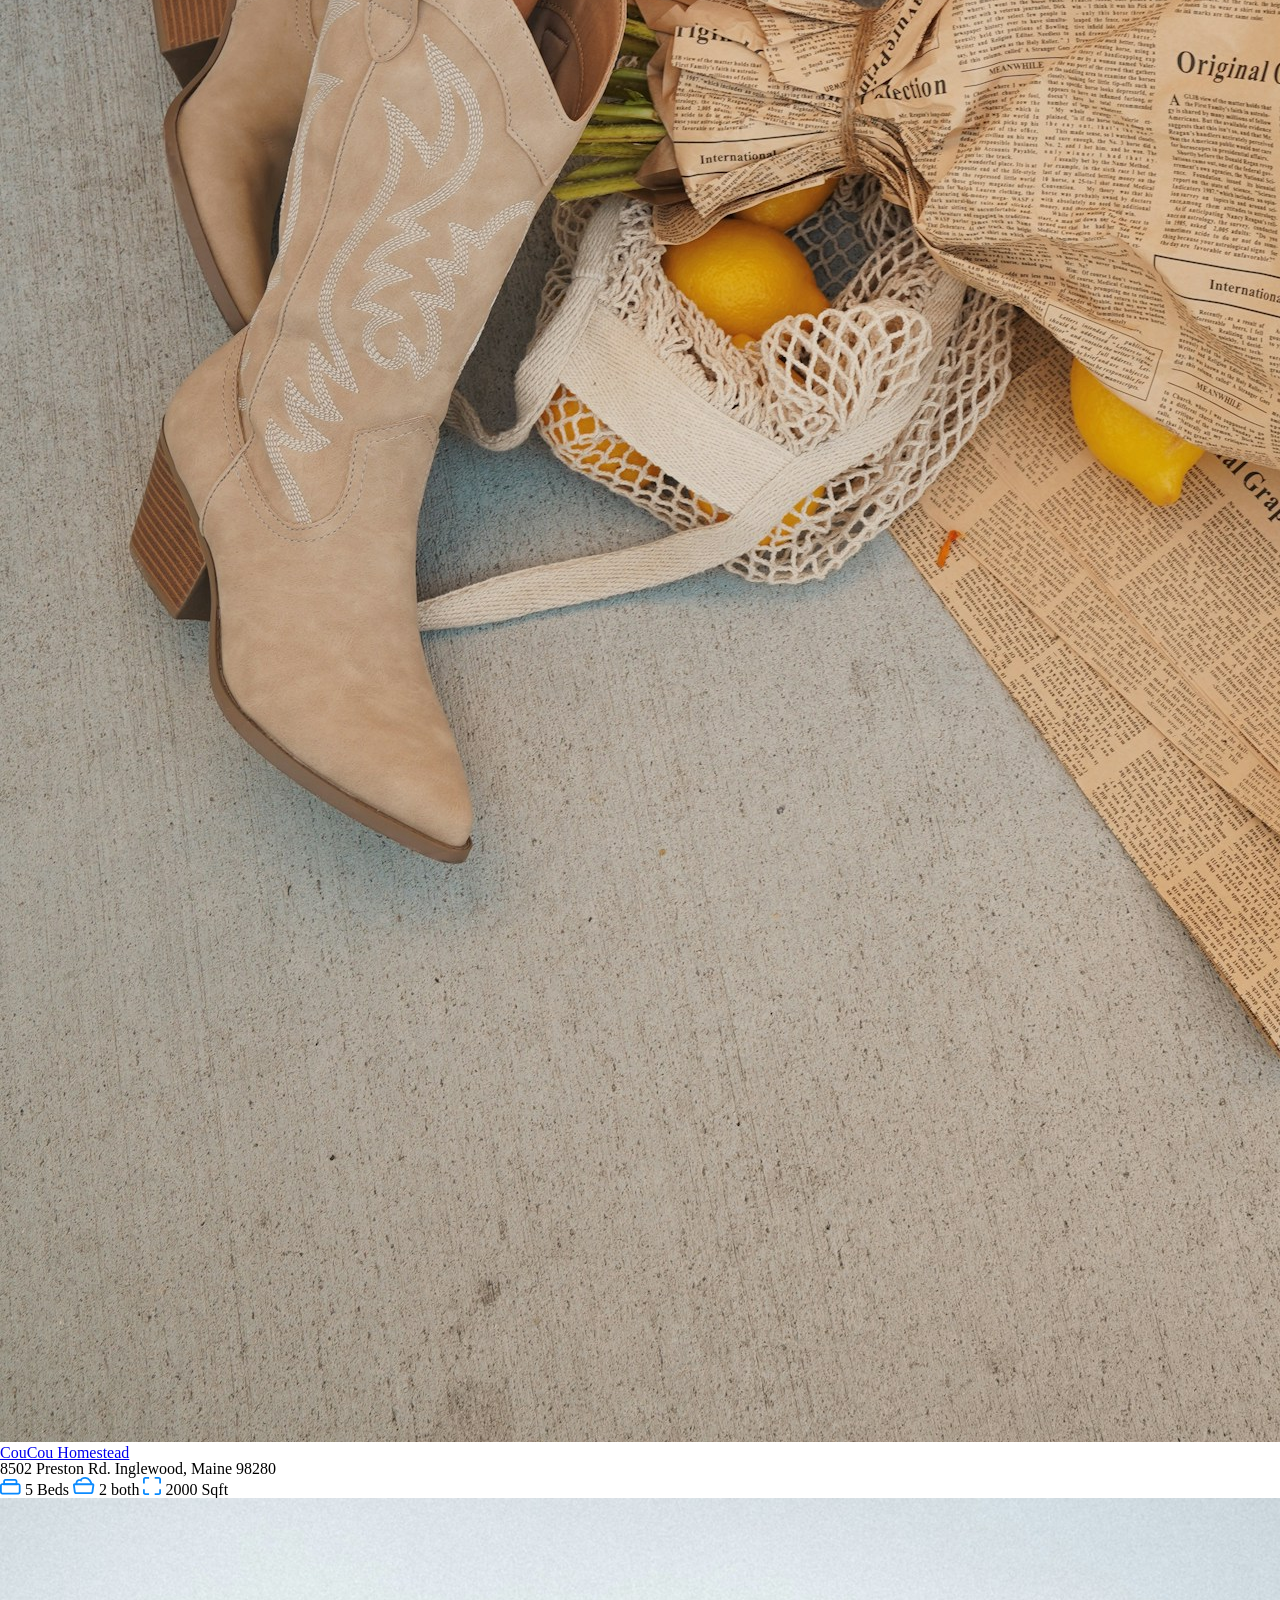
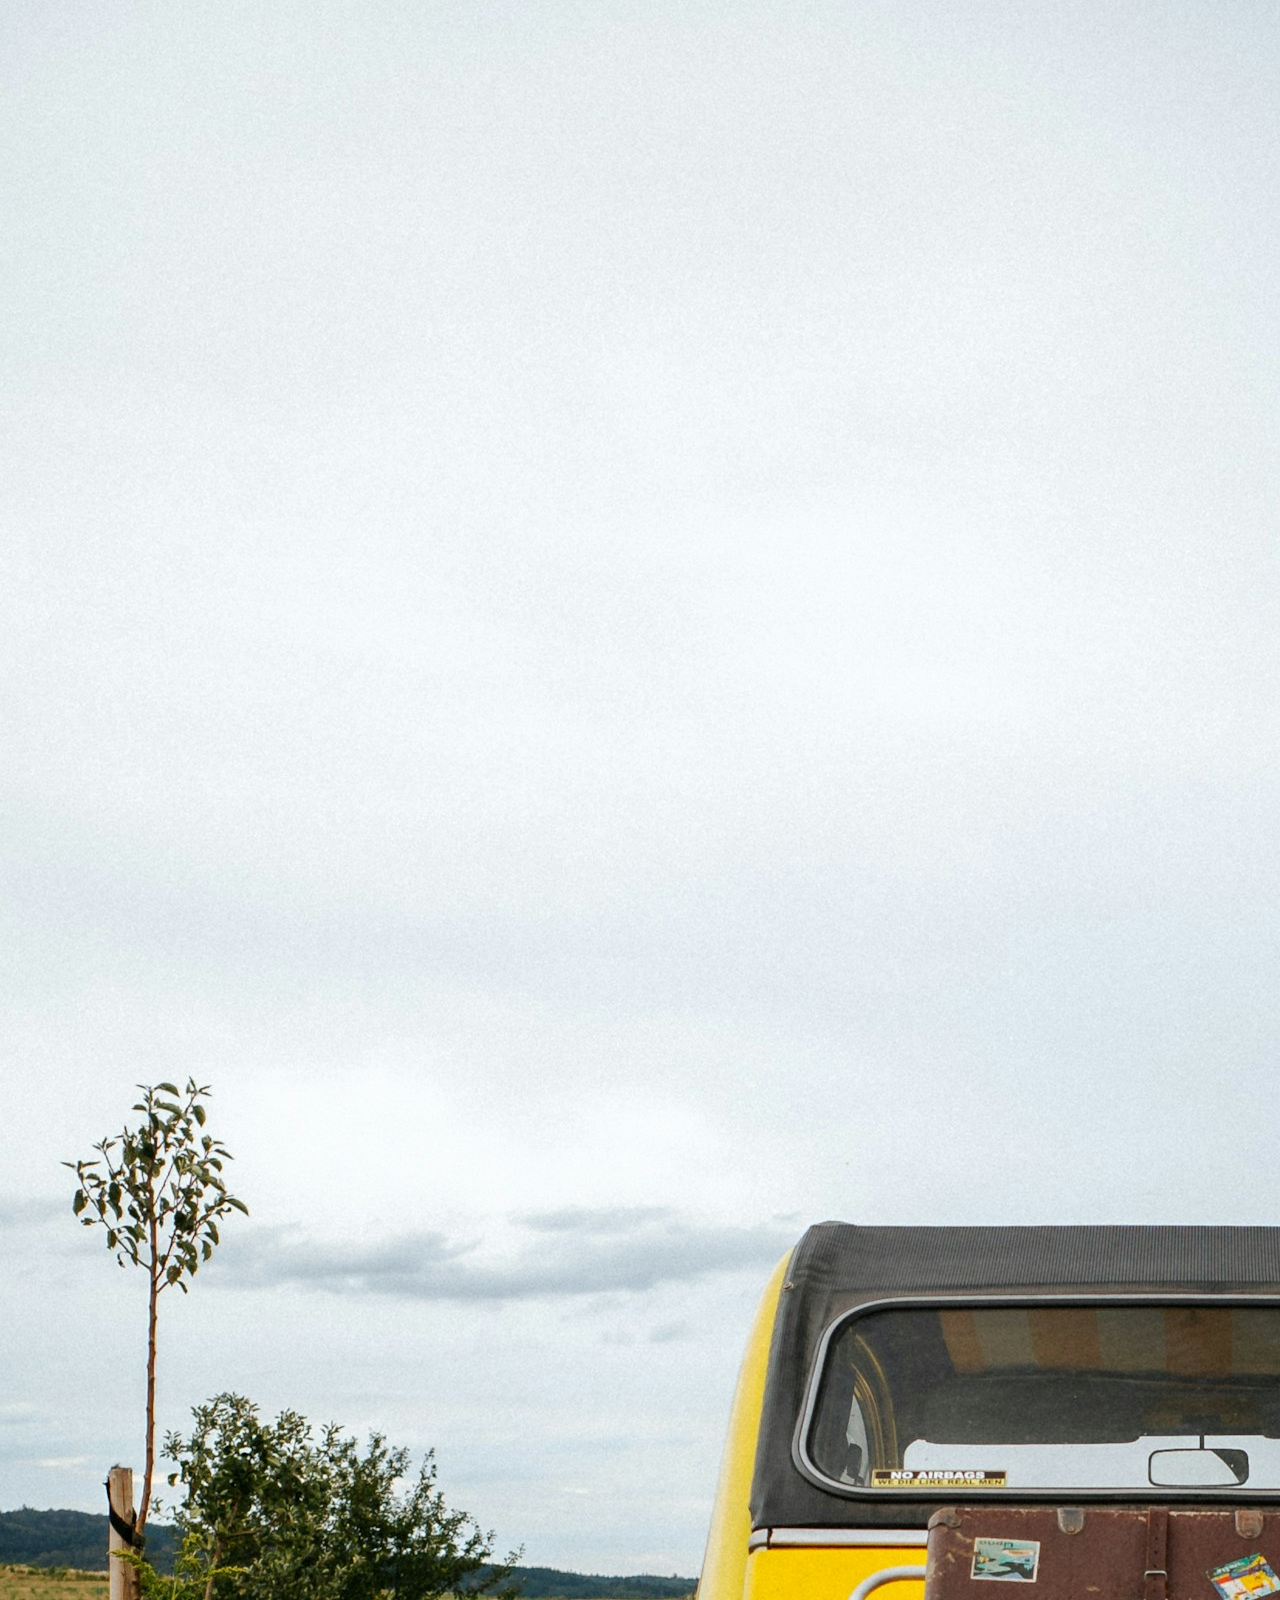
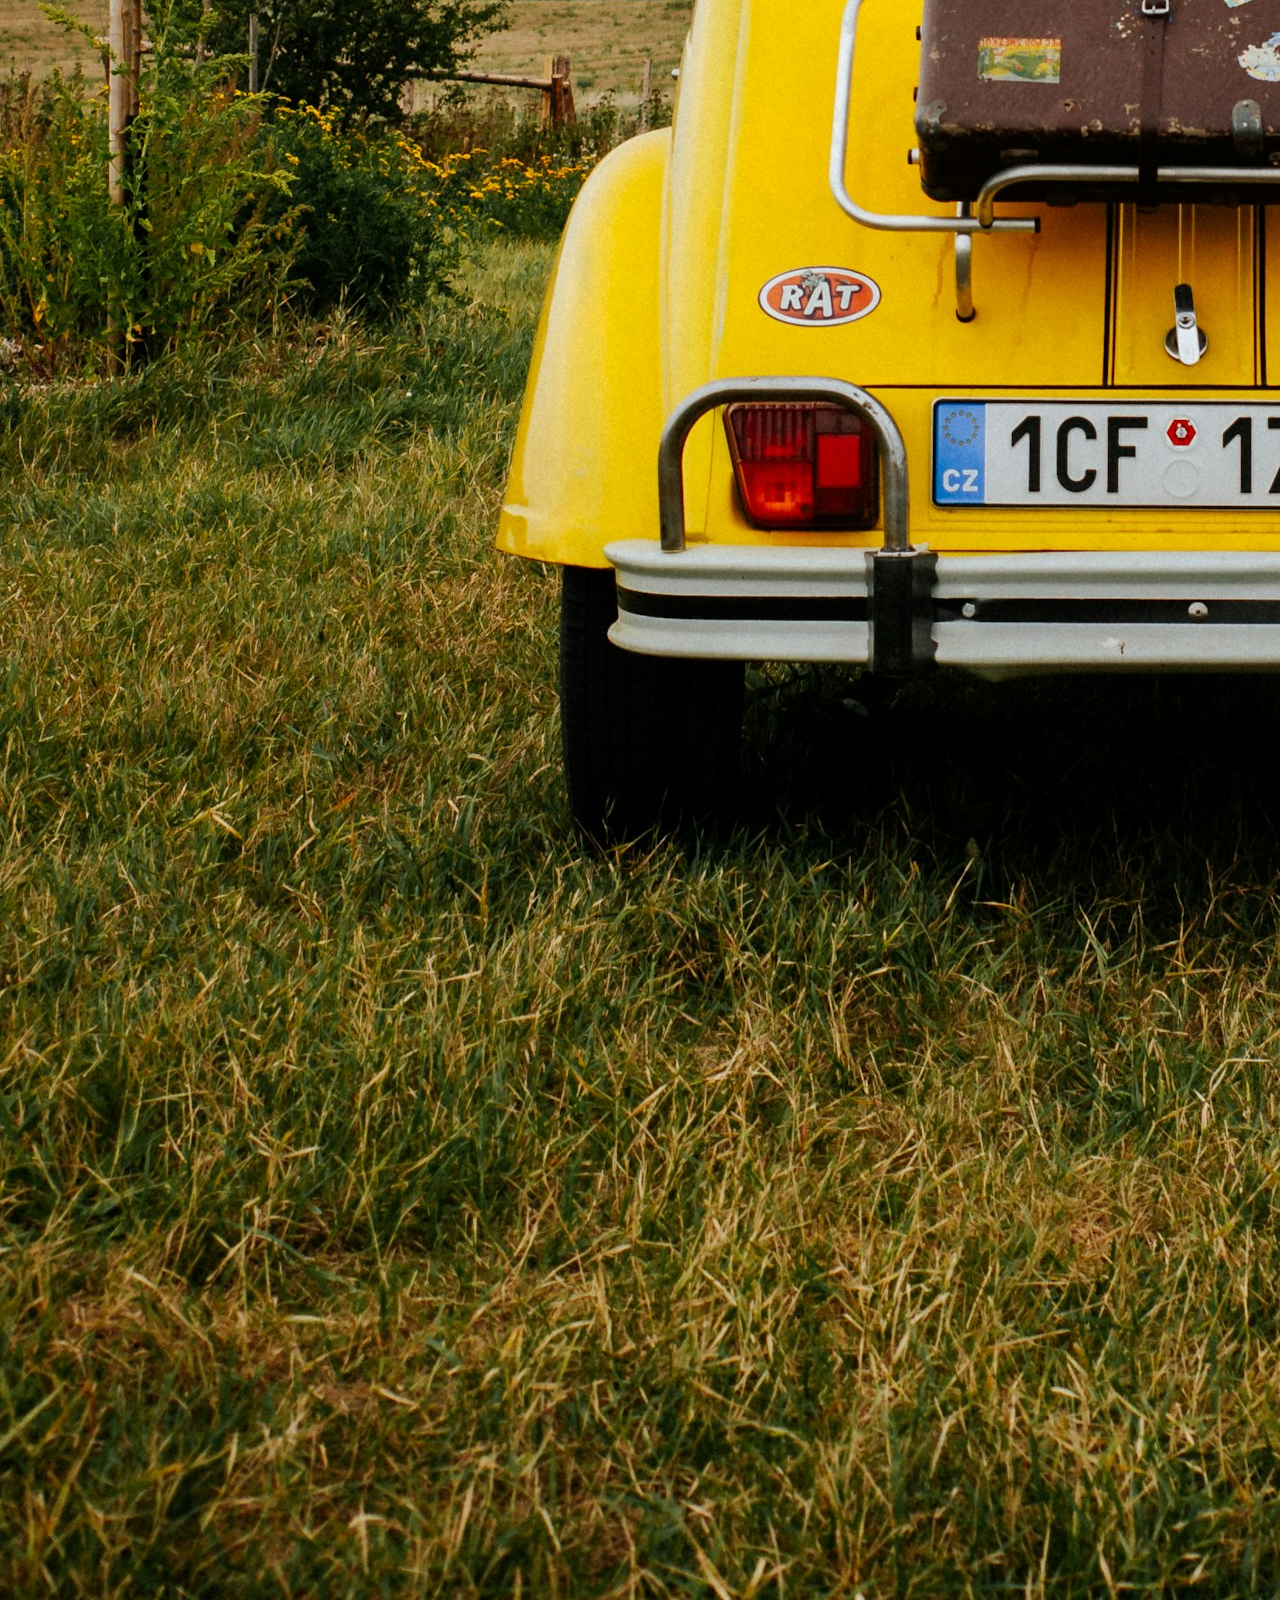
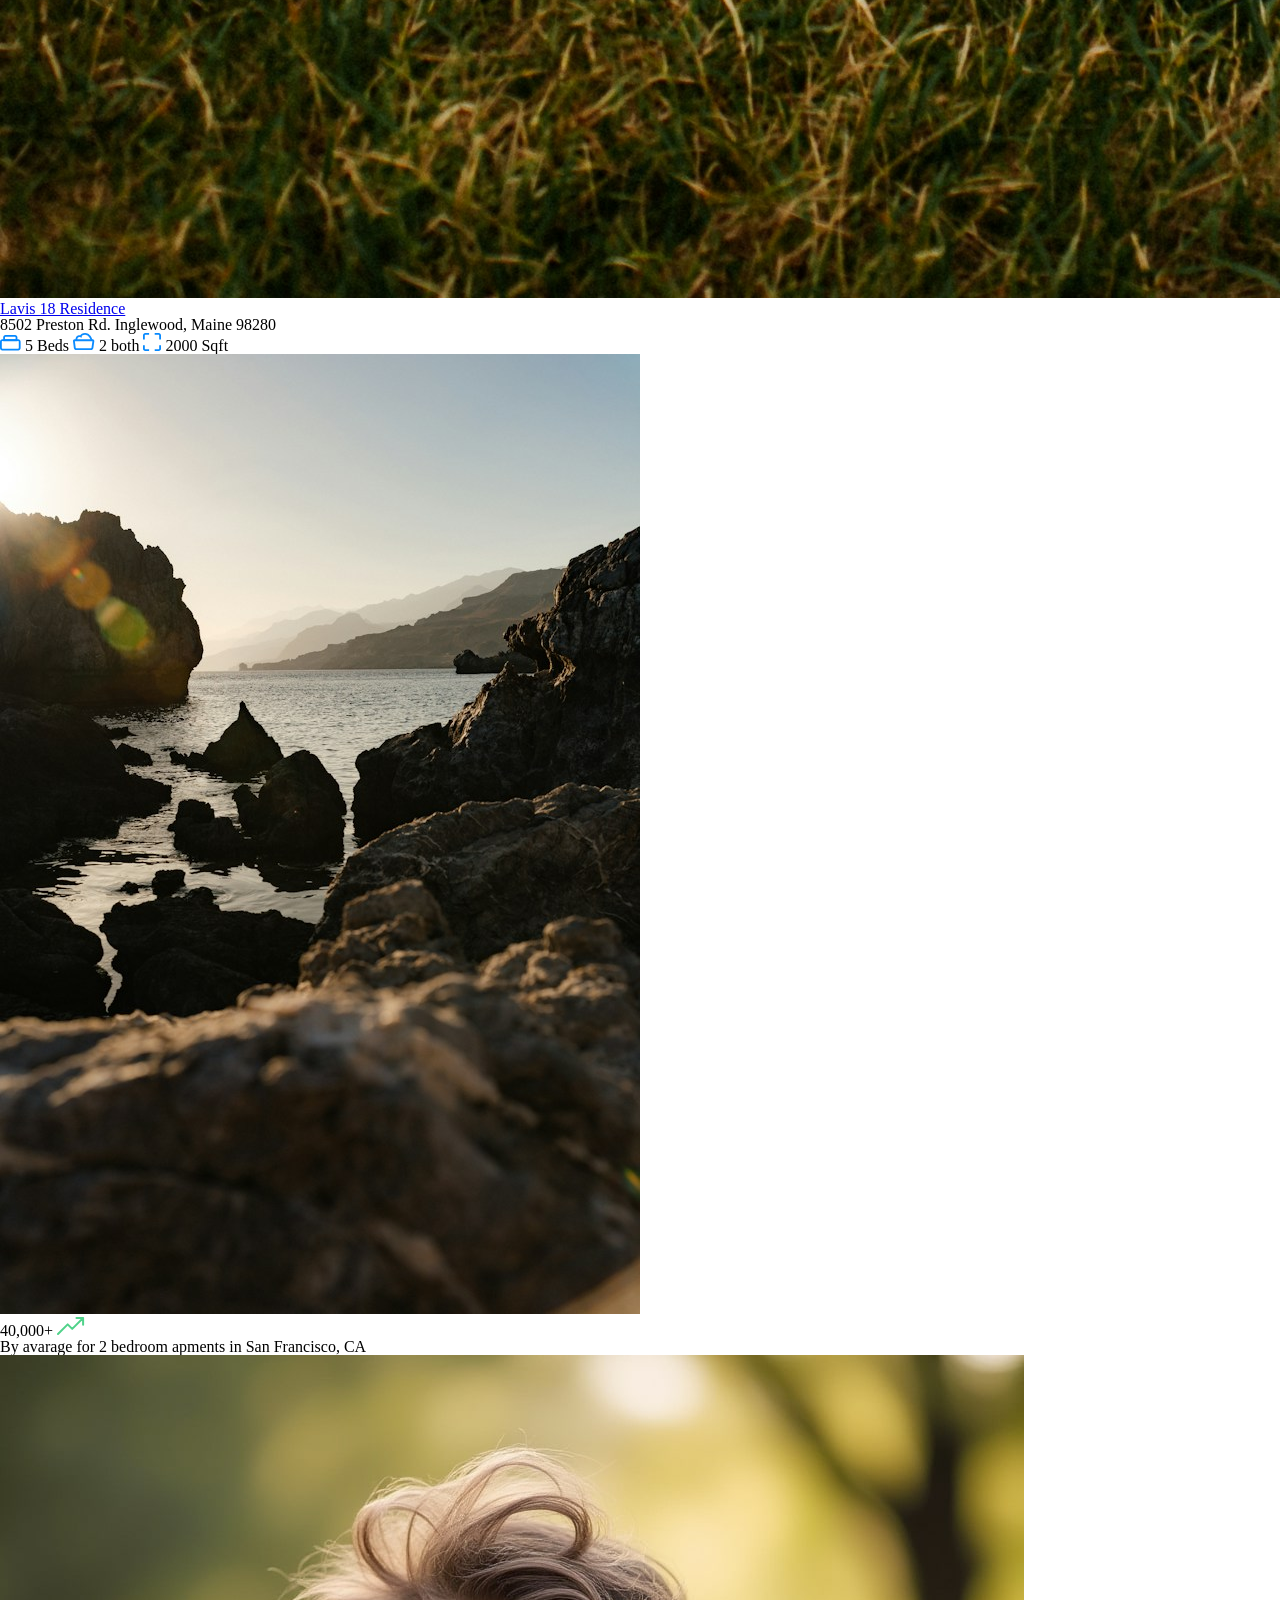
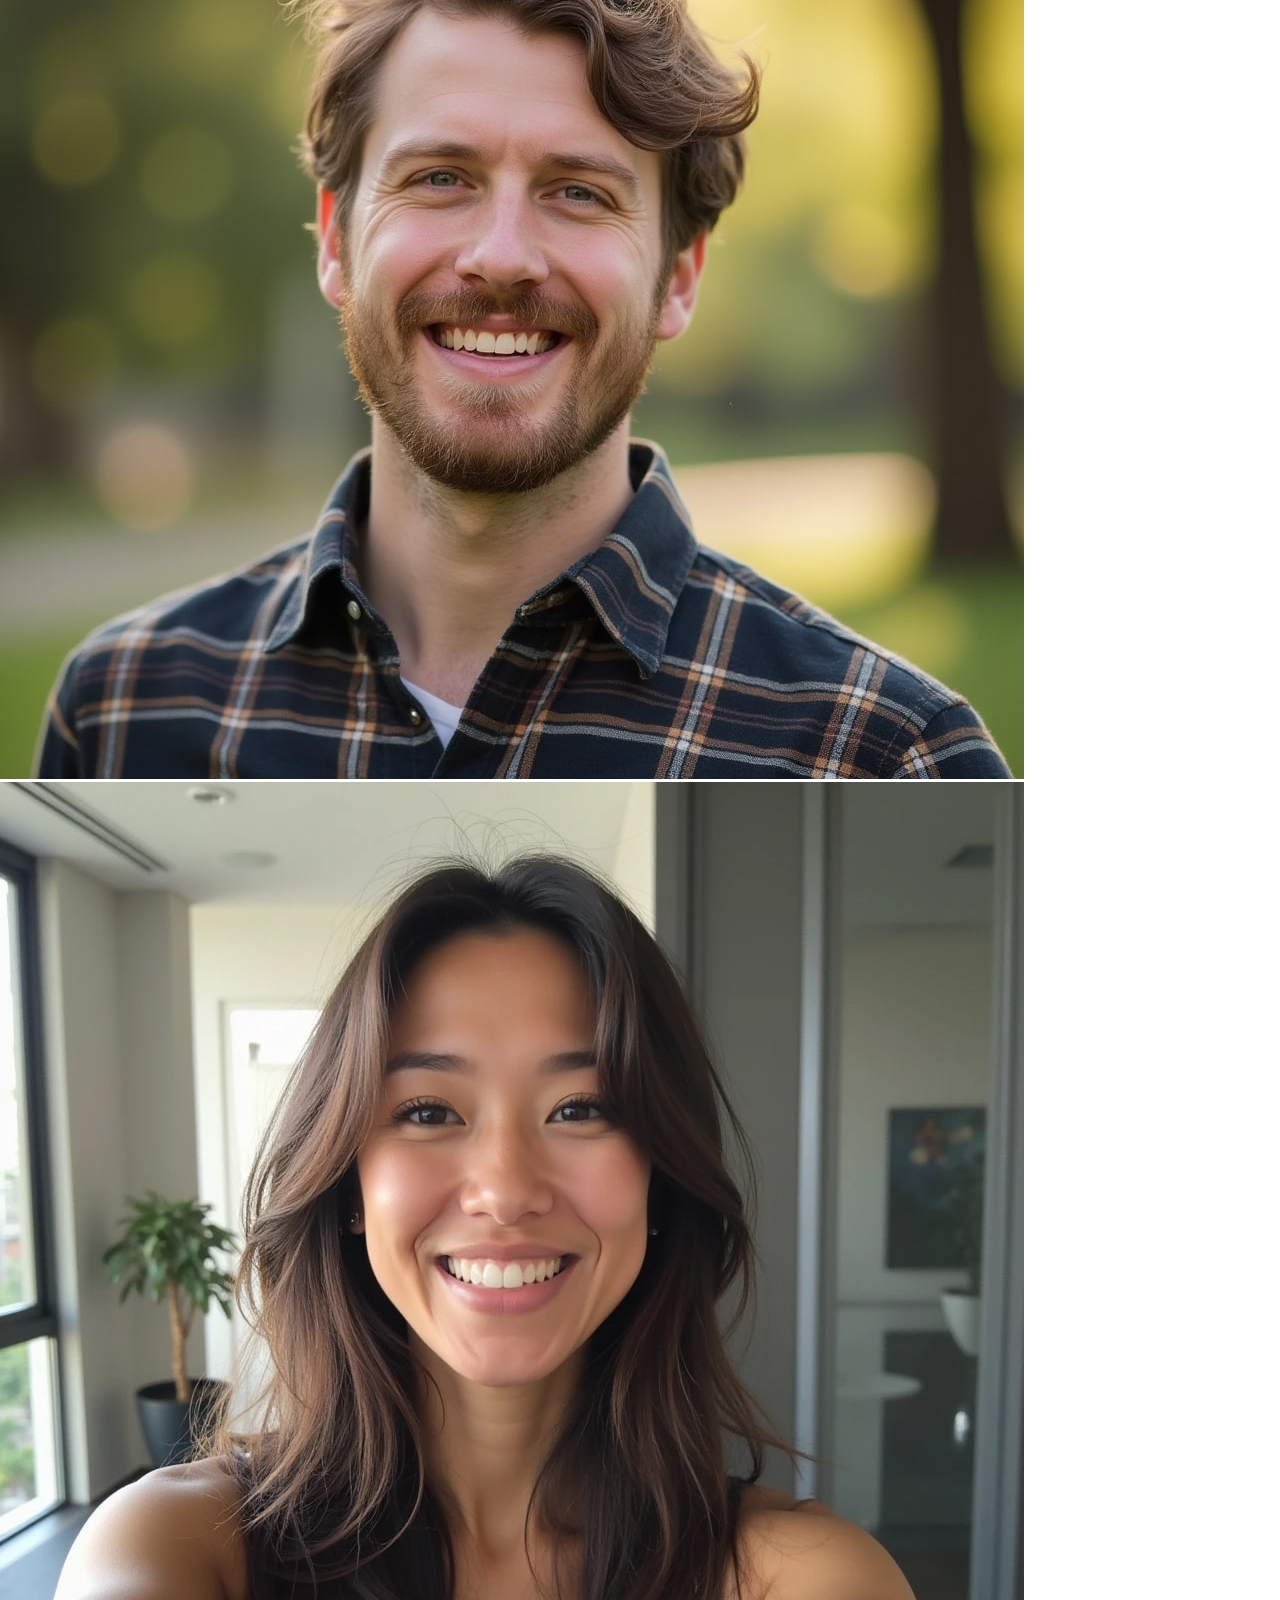
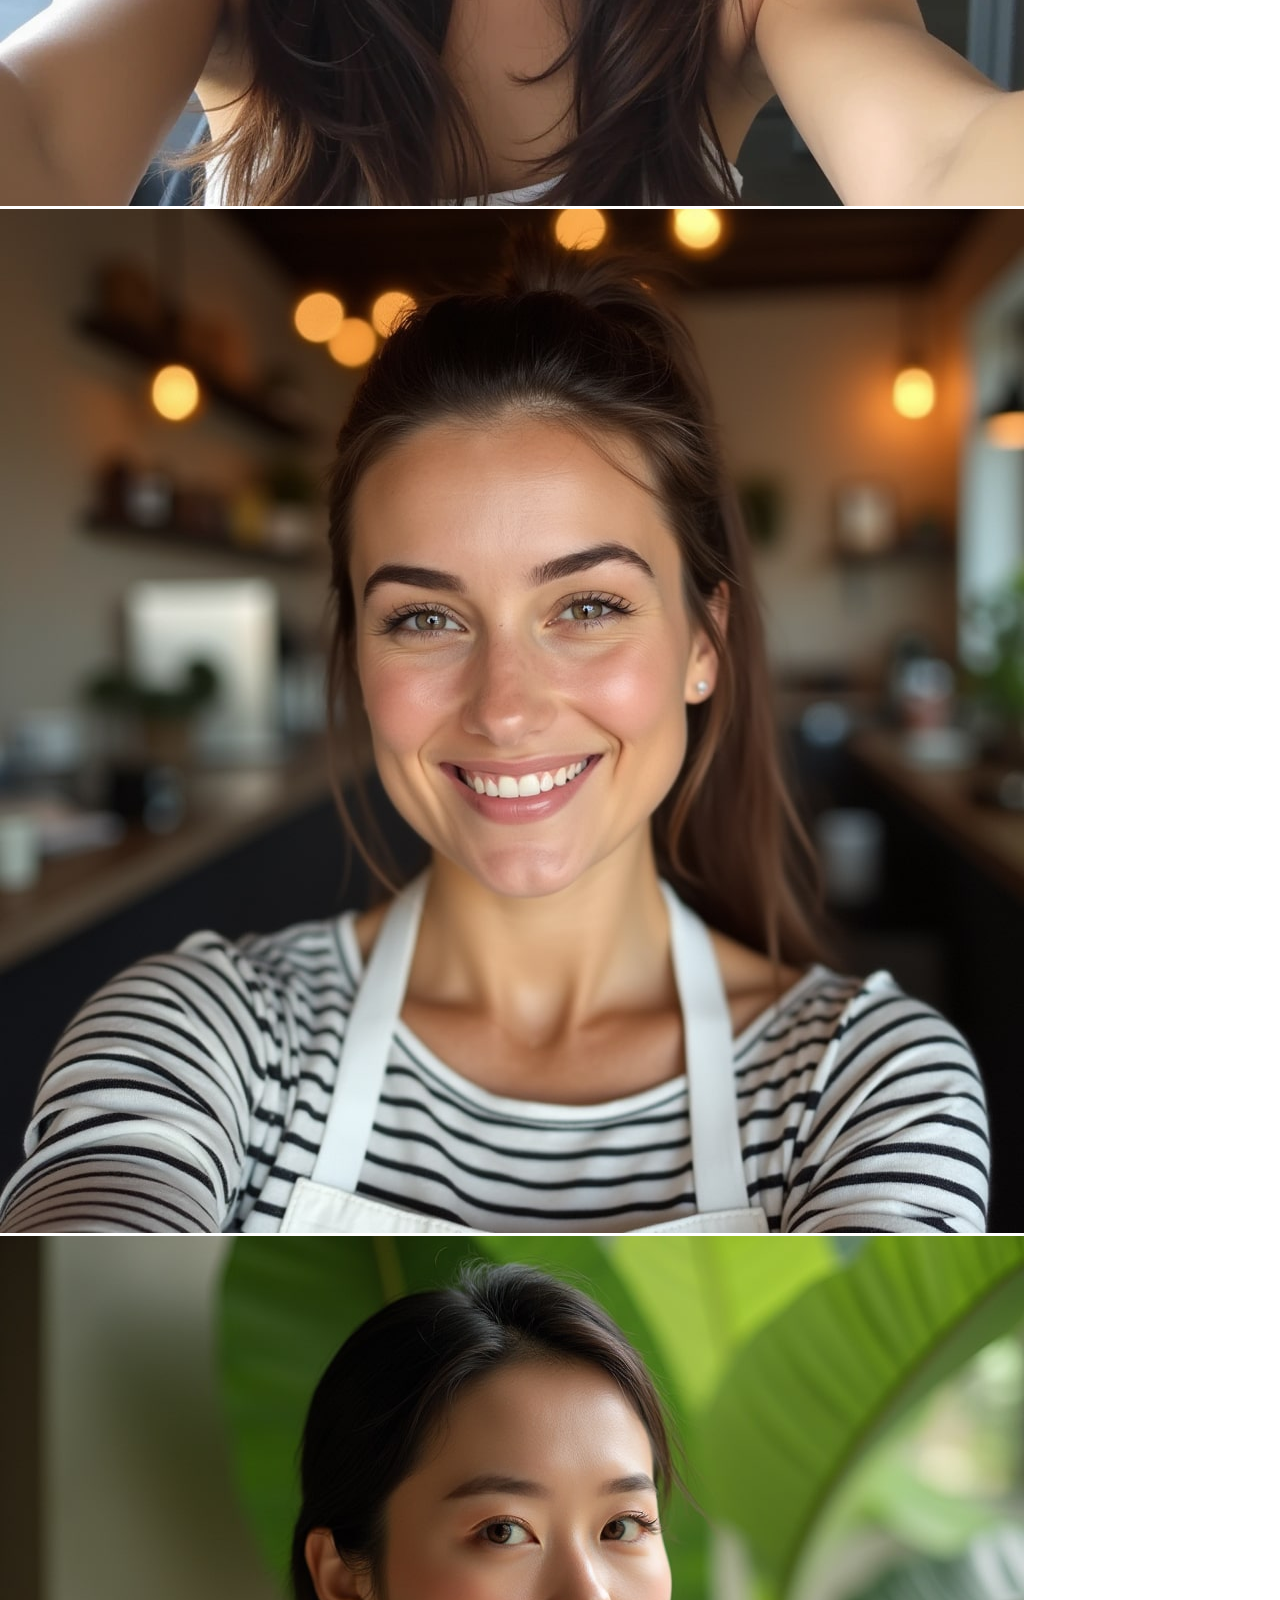
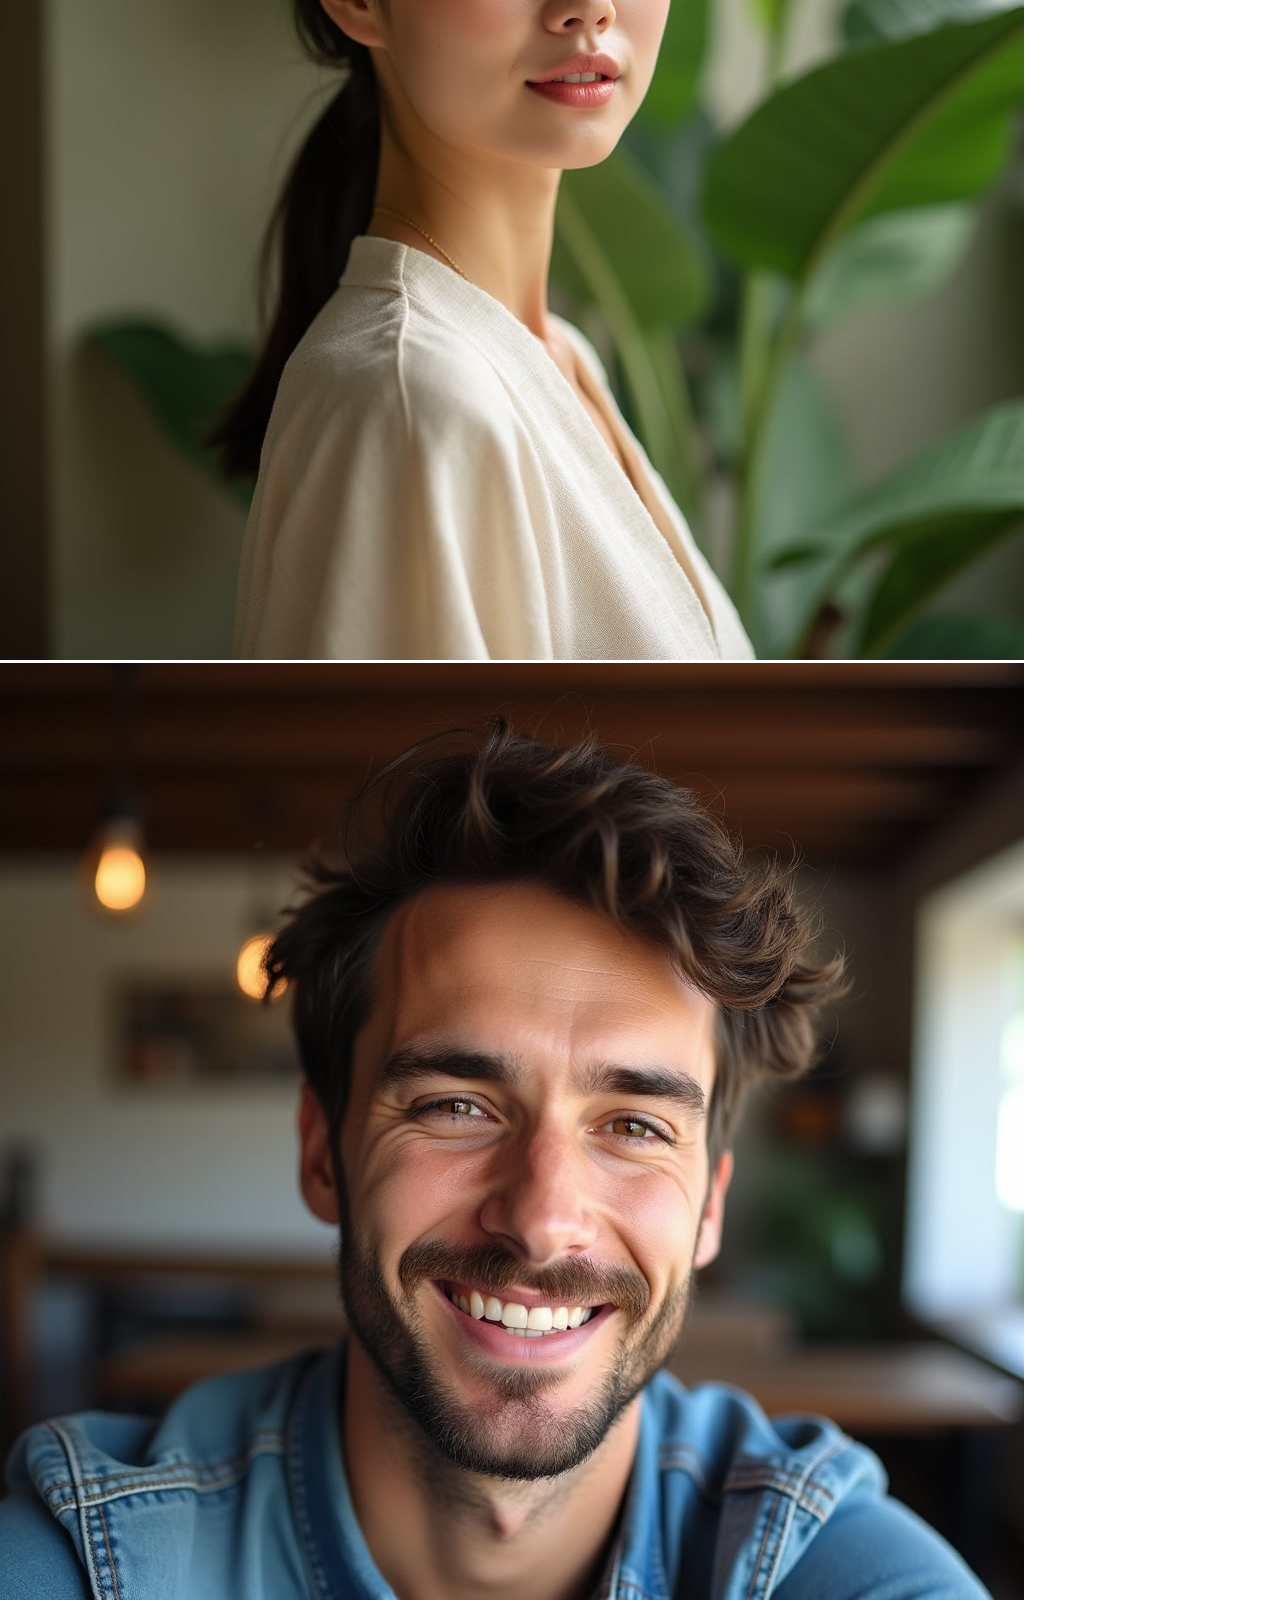
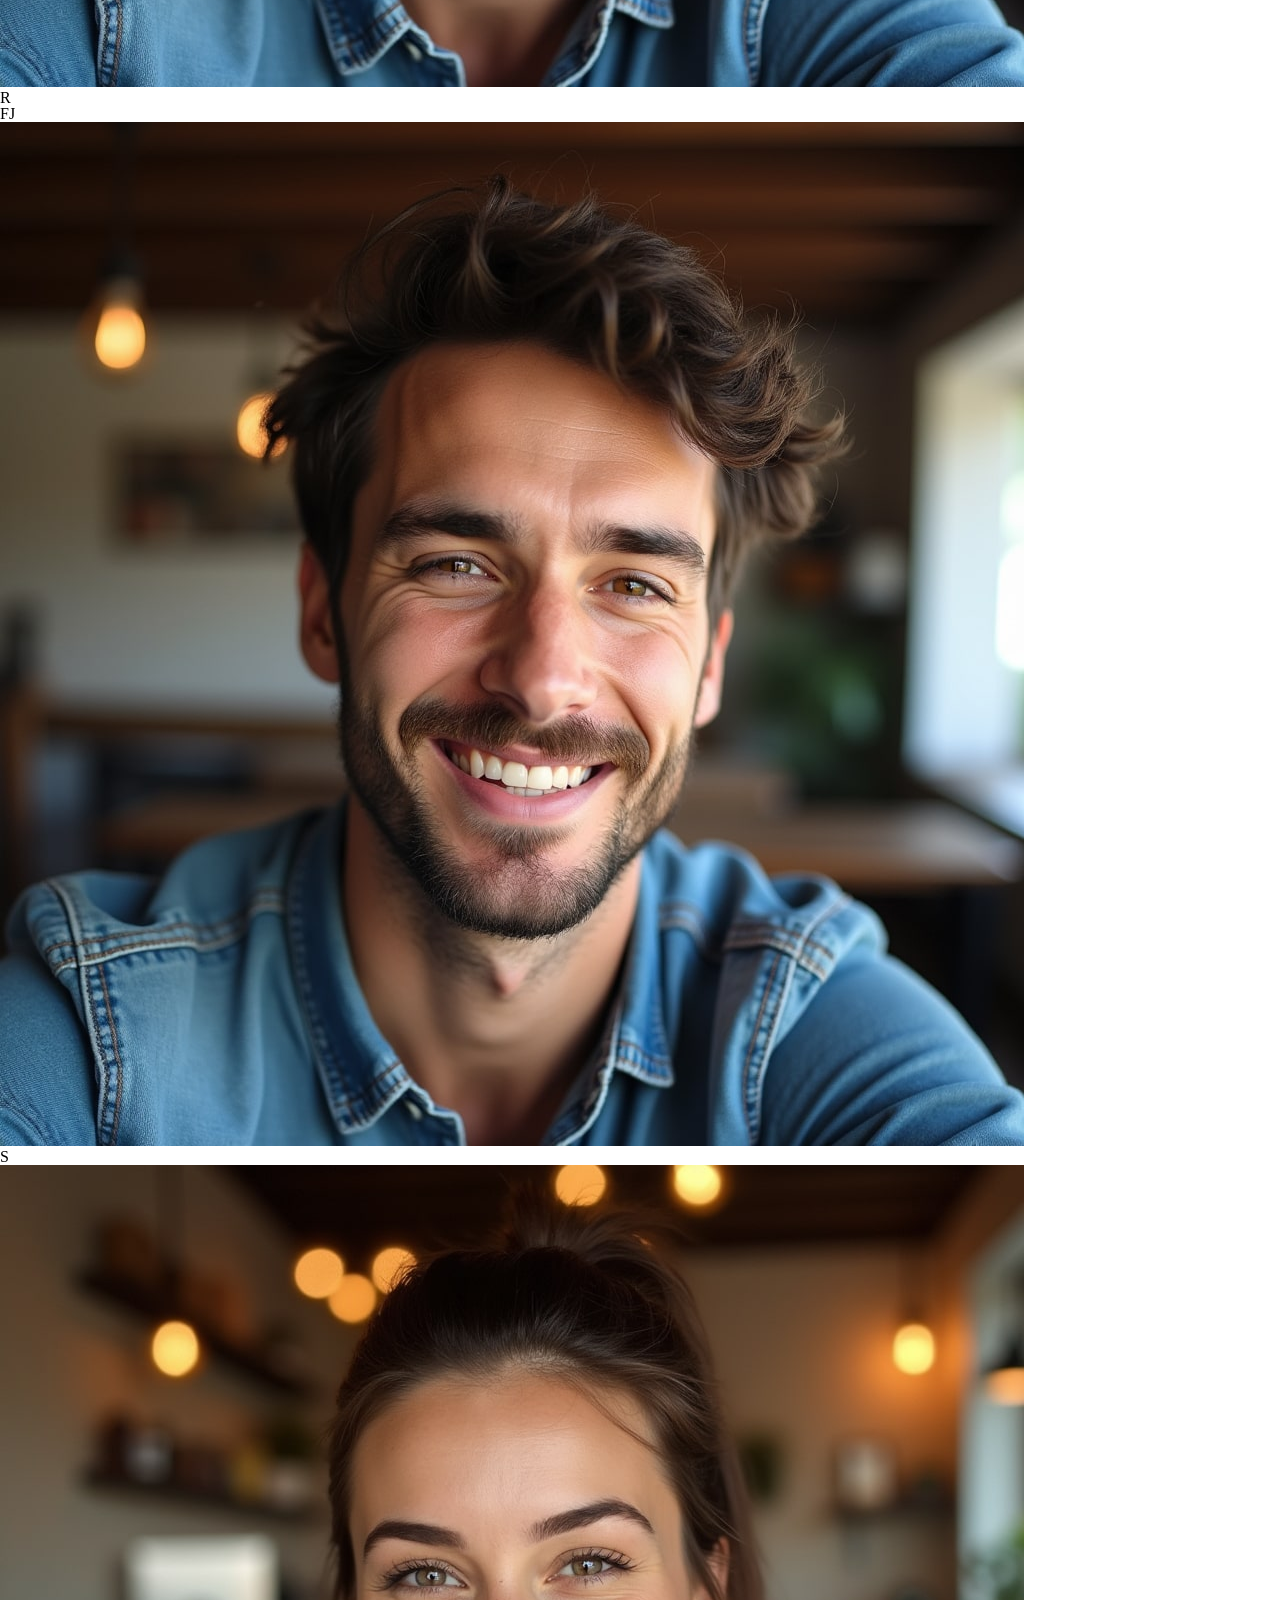
==== commit 86238646: "Remove styles.css" ====
--- a/index.html
+++ b/index.html
@@ -90,11 +90,9 @@
             rel="stylesheet"
         />
 
-        <!-- Styles -->
         <link rel="preconnect" href="https://fonts.googleapis.com" />
         <link rel="preconnect" href="https://fonts.gstatic.com" crossorigin />
         <link rel="stylesheet" href="./assets/fonts/stylesheet.css" />
-        <link rel="stylesheet" href="./assets/css/styles.css" />
     </head>
     <body>
         <header class="fix-header">
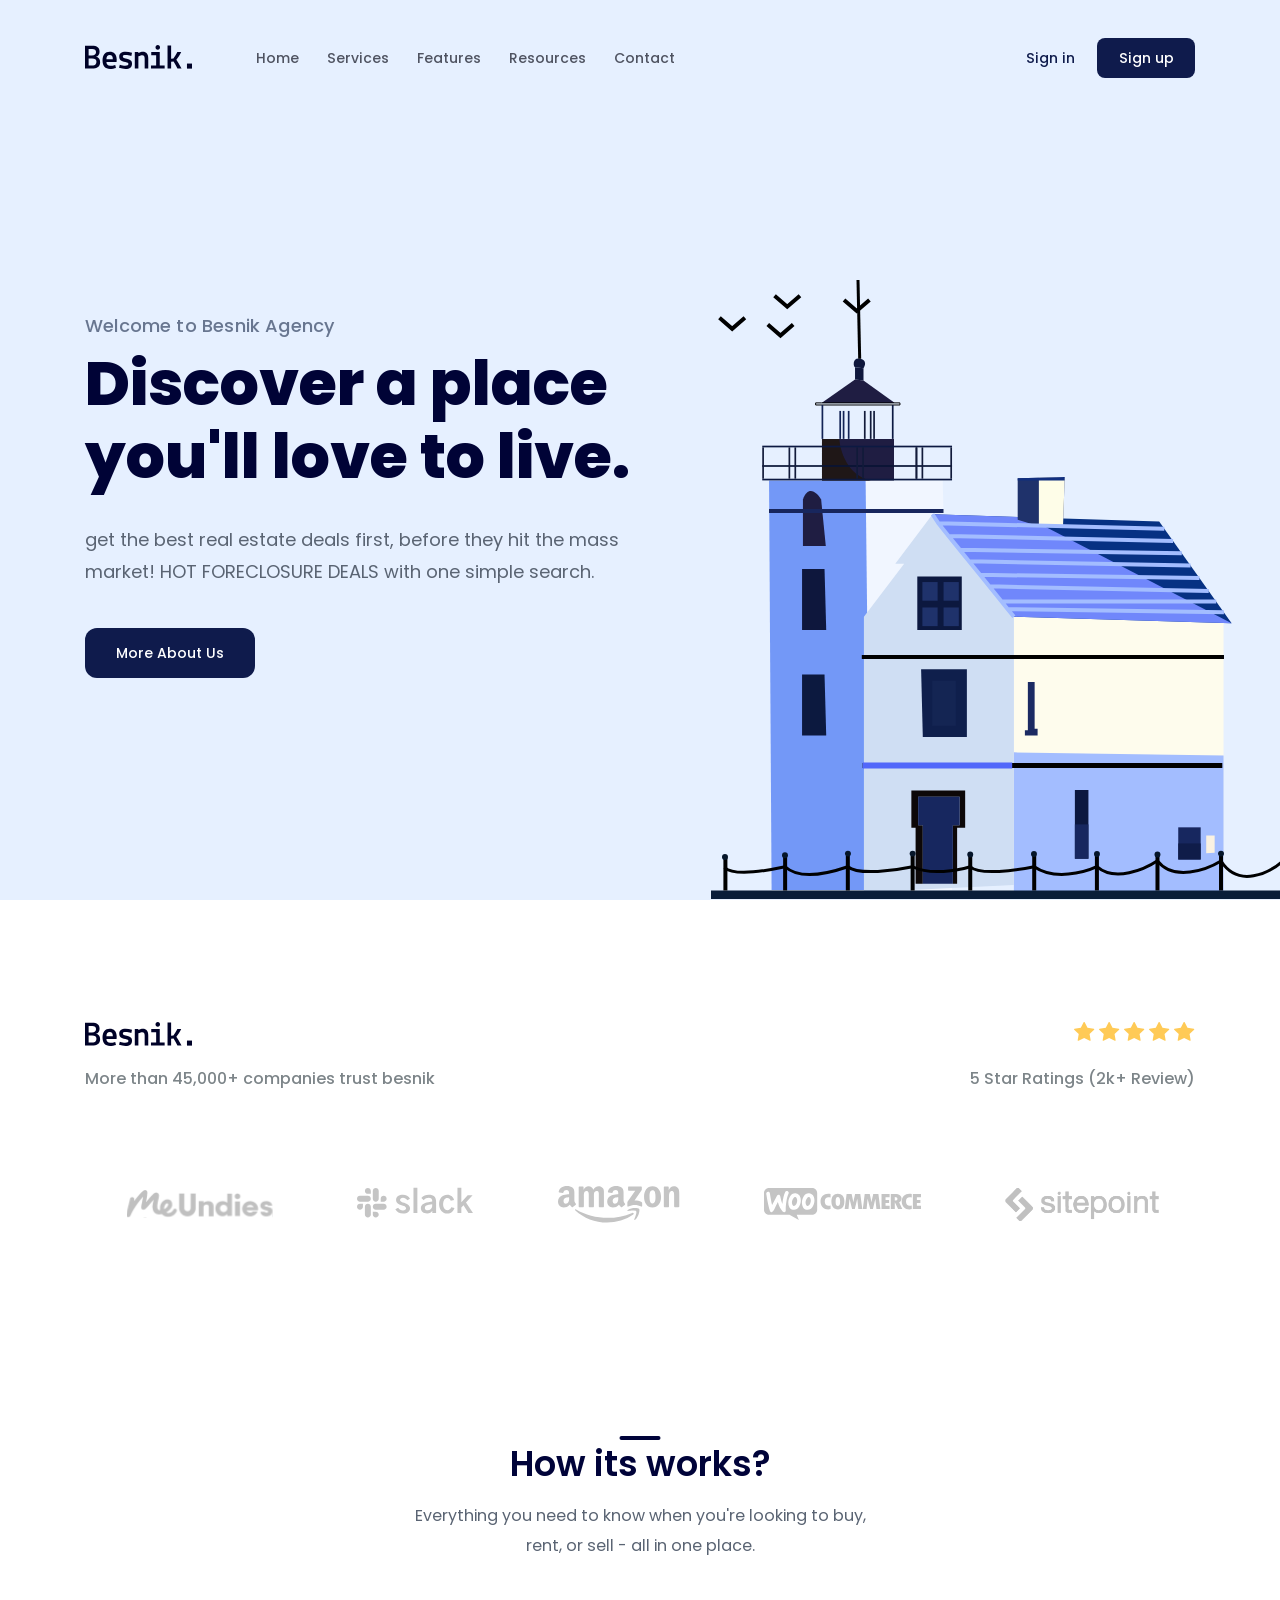
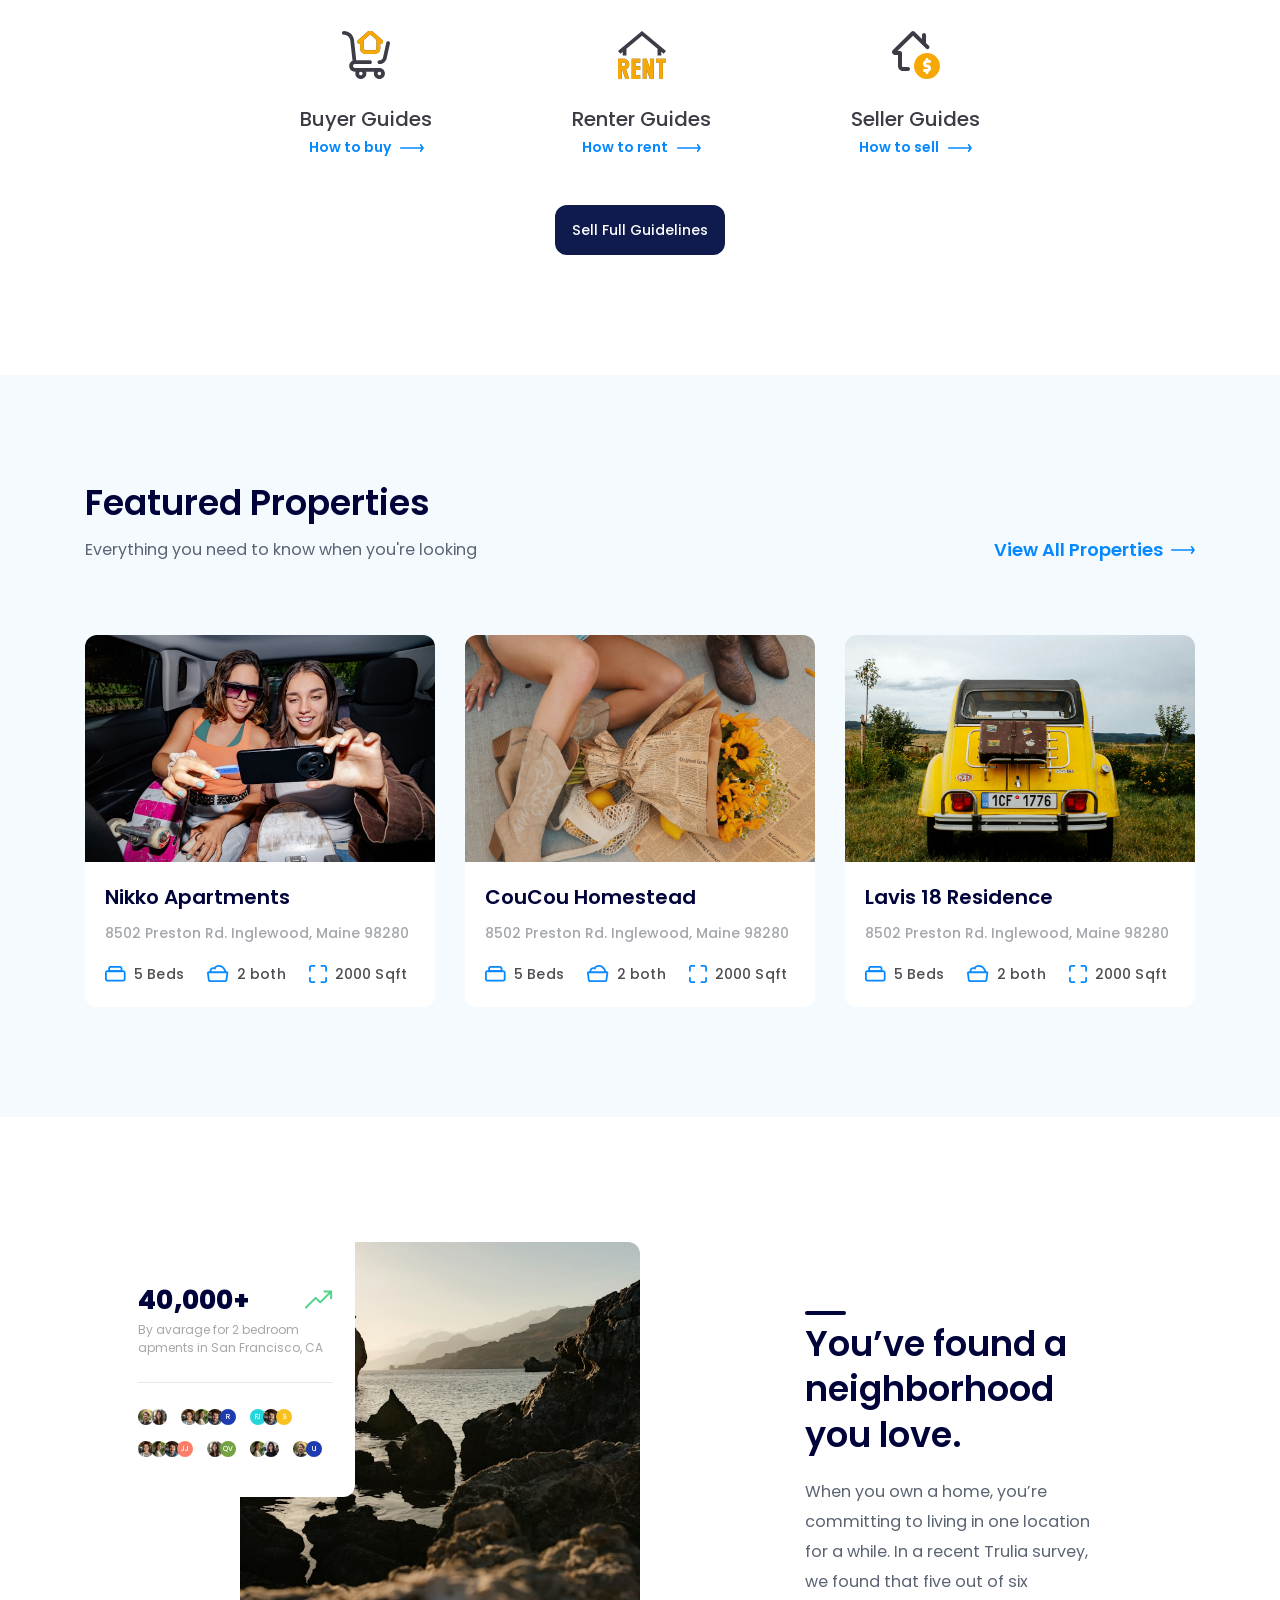
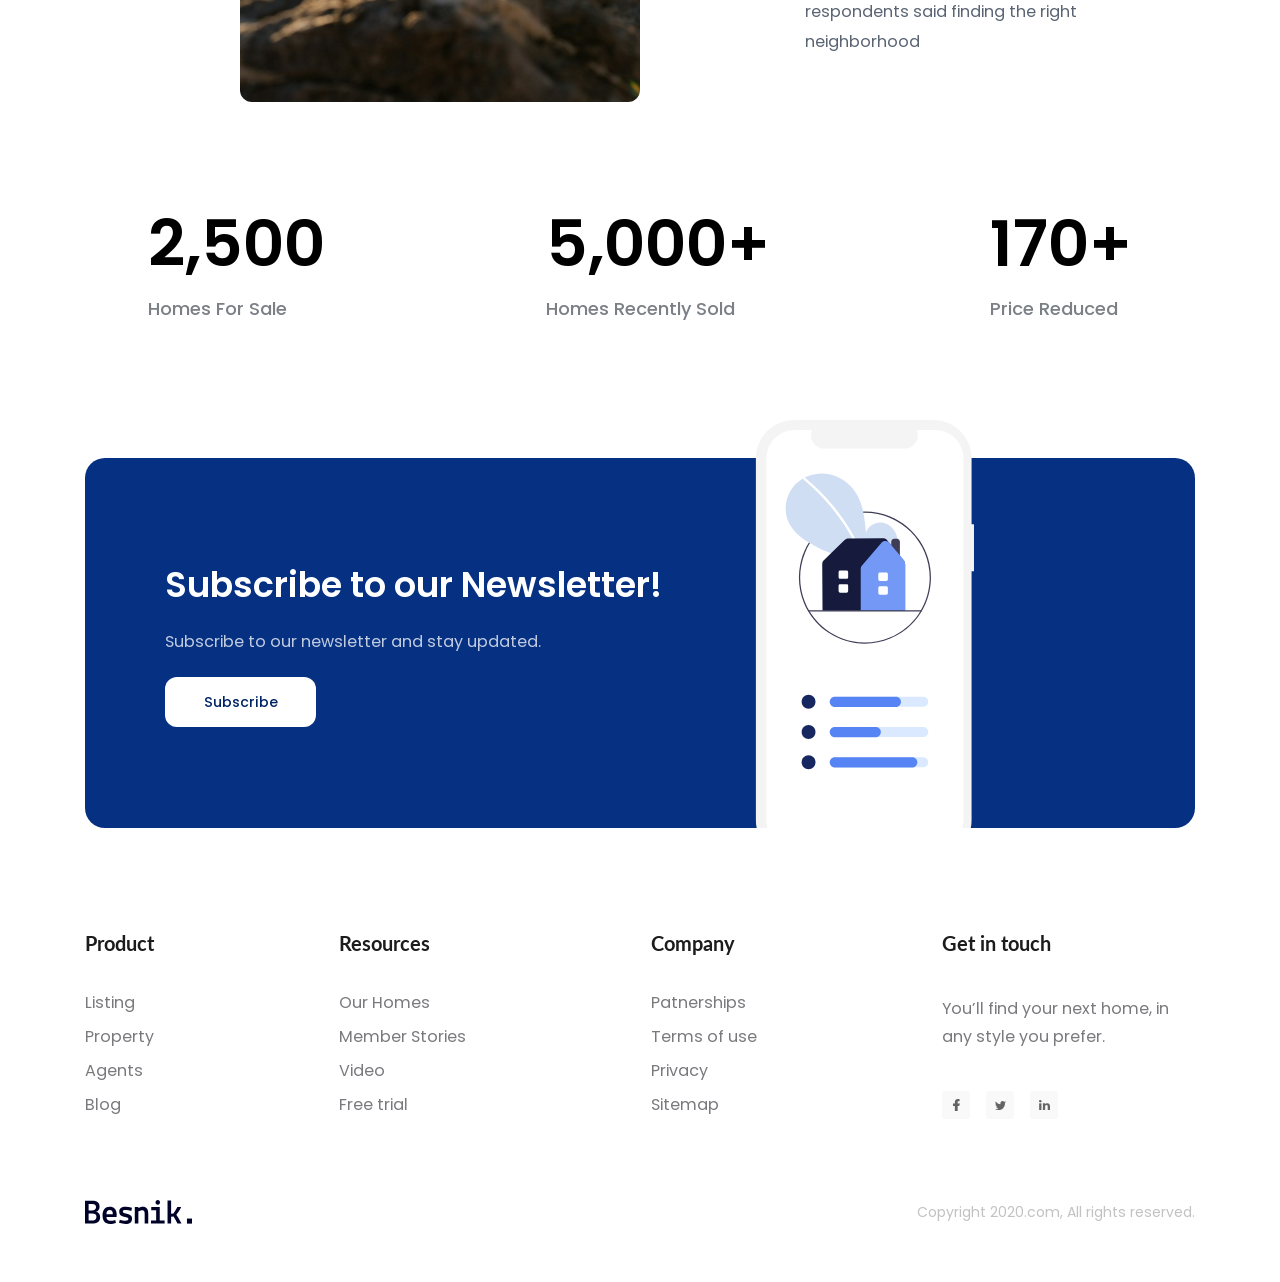
==== commit fd1538d3: "Add styles.css" ====
--- a/index.html
+++ b/index.html
@@ -90,9 +90,11 @@
             rel="stylesheet"
         />
 
+        <!-- Styles -->
         <link rel="preconnect" href="https://fonts.googleapis.com" />
         <link rel="preconnect" href="https://fonts.gstatic.com" crossorigin />
         <link rel="stylesheet" href="./assets/fonts/stylesheet.css" />
+        <link rel="stylesheet" href="./assets/css/styles.css" />
     </head>
     <body>
         <header class="fix-header">
--- a/assets/css/styles.css
+++ b/assets/css/styles.css
@@ -0,0 +1,659 @@
+* {
+    box-sizing: border-box;
+}
+
+:root {
+    --primary-color: #0f1b4c;
+}
+
+html,
+body {
+    scroll-behavior: smooth;
+}
+
+html {
+    font-size: 62.5%;
+}
+
+body {
+    font-size: 1.6rem;
+    font-family: "Poppins", sans-serif;
+}
+
+/* Common */
+a {
+    text-decoration: none;
+}
+
+.content {
+    width: 1110px;
+    max-width: calc(100% - 48px);
+    margin-left: auto;
+    margin-right: auto;
+}
+
+.btn {
+    display: inline-block;
+    min-width: 98px;
+    padding: 18px 16px;
+    border-radius: 12px;
+    background: var(--primary-color);
+    font-weight: 500;
+    font-size: 1.4rem;
+    text-align: center;
+    color: #fff;
+}
+
+.btn:hover {
+    opacity: 0.9;
+}
+
+.line-clamp {
+    display: -webkit-box;
+    -webkit-line-clamp: var(--line-clamp, 2);
+    -webkit-box-orient: vertical;
+    overflow: hidden;
+}
+
+.center {
+    display: flex;
+    align-items: center;
+    justify-content: center;
+}
+
+/* =========== Header =========== */
+.fix-header {
+    background: #e6f0ff;
+    padding-top: 26px;
+    position: sticky;
+    top: -26px;
+    z-index: 1;
+}
+
+.hero-wrap {
+    position: relative;
+    display: flex;
+    flex-direction: column;
+    justify-content: center;
+    background: #e6f0ff;
+    height: calc(100vh - 90px);
+}
+
+.navbar {
+    display: flex;
+    align-items: center;
+    padding: 12px 0;
+}
+
+.navbar ul {
+    display: flex;
+    margin-left: 50px;
+}
+
+.navbar .actions {
+    margin-left: auto;
+}
+
+.navbar ul a {
+    font-weight: 500;
+    font-size: 1.4rem;
+    color: #4f5361;
+    padding: 8px 14px;
+}
+
+.navbar ul a:hover {
+    text-decoration: underline;
+}
+
+.navbar .action-link {
+    font-weight: 500;
+    font-size: 1.4rem;
+    color: var(--primary-color);
+}
+
+.navbar .action-btn {
+    padding: 13px 16px;
+    margin-left: 18px;
+    border-radius: 8px;
+}
+
+.hero-wrap .info {
+    width: 51%;
+}
+
+.hero-wrap .sub-title {
+    font-weight: 500;
+    font-size: 1.8rem;
+    line-height: 1.5;
+    letter-spacing: 0.01em;
+    color: #687690;
+}
+
+.hero-wrap .title {
+    margin-top: 8px;
+    font-weight: 700;
+    font-size: 6.2rem;
+    line-height: 1.19;
+    color: #000336;
+}
+
+.hero-wrap .desc {
+    margin-top: 30px;
+    font-weight: 400;
+    font-size: 1.8rem;
+    line-height: 1.78;
+    color: #5a6473;
+}
+
+.hero-cta {
+    min-width: 170px;
+    margin-top: 40px;
+}
+
+.hero-img {
+    position: absolute;
+    right: calc((100vw - 1110px) / 2 - 100px);
+    bottom: 0;
+}
+
+/* =========== Clients =========== */
+.clients {
+    margin-top: 79px;
+    padding: 43px 0 64px;
+}
+
+.clients .row {
+    display: flex;
+    justify-content: space-between;
+}
+
+.clients .desc {
+    font-weight: 500;
+    font-size: 1.6rem;
+    line-height: 1.25; /* 125% */
+    color: #7d8589;
+}
+
+.clients .row-desc {
+    margin-top: 23px;
+}
+
+.clients .images {
+    display: flex;
+    align-items: center;
+    justify-content: space-between;
+    margin-top: 70px;
+}
+
+.clients .images a {
+    display: flex;
+    align-items: center;
+    height: 90px;
+    padding: 0 42px;
+    border-radius: 12px;
+}
+
+.clients .images a:hover {
+    box-shadow: 0px 10px 20px rgba(0, 0, 0, 0.1);
+}
+
+/* =========== Guides =========== */
+.guides {
+    margin-top: 40px;
+    padding: 93px 0 79px;
+}
+
+.guides .sub-title {
+    position: relative;
+    font-weight: 600;
+    font-size: 3.5rem;
+    line-height: 1;
+    text-align: center;
+    color: #000339;
+}
+
+.guides .sub-title::before {
+    position: absolute;
+    top: -10px;
+    left: 50%;
+    transform: translateX(-50%);
+    content: "";
+    display: inline-block;
+    width: 41px;
+    height: 4px;
+    background: #000339;
+    border-radius: 12px;
+}
+
+.guides .desc {
+    width: 459px;
+    max-width: 100%;
+    margin: 20px auto 0;
+    font-weight: 400;
+    font-size: 1.6rem;
+    line-height: 1.88;
+    text-align: center;
+    color: #5a6473;
+}
+
+.list-guide {
+    display: flex;
+    justify-content: center;
+    margin-top: 70px;
+}
+
+.guide-item {
+    margin: 0 70px;
+    text-align: center;
+}
+
+.guide-item .title {
+    margin-top: 26px;
+    font-weight: 500;
+    font-size: 2rem;
+    line-height: 1.1;
+    color: #3b3c45;
+}
+
+.guide-item .link {
+    display: inline-block;
+    margin-top: 10px;
+    font-weight: 600;
+    font-size: 1.4rem;
+    color: #0689ff;
+}
+
+.guide-item .arrow {
+    margin-left: 6px;
+}
+
+.guide-cta {
+    display: flex;
+    justify-content: center;
+    margin-top: 50px;
+}
+
+.guide-cta .btn {
+    min-width: 170px;
+}
+
+/* =========== Featured =========== */
+.featured {
+    margin-top: 41px;
+    padding: 110px 0;
+    background: #f5fafe;
+}
+
+.featured .sub-title {
+    font-weight: 600;
+    font-size: 3.5rem;
+    line-height: 1;
+    color: #000339;
+}
+
+.featured .row {
+    display: flex;
+    justify-content: space-between;
+    margin-top: 15px;
+}
+
+.featured .desc {
+    font-weight: 400;
+    font-size: 1.6rem;
+    line-height: 1.88;
+    color: #5a6473;
+}
+
+.featured .link {
+    display: flex;
+    align-items: center;
+    font-weight: 600;
+    font-size: 1.8rem;
+    text-align: right;
+    color: #0689ff;
+}
+
+.featured .link .arrow {
+    margin-left: 8px;
+}
+
+.featured .list {
+    display: flex;
+    gap: 30px;
+    margin-top: 70px;
+}
+
+.featured .item {
+    flex: 1;
+    background: #fff;
+    border-radius: 12px;
+}
+
+.featured .item .thumb {
+    width: 100%;
+    height: 227px;
+    object-fit: cover;
+    border-top-left-radius: 12px;
+    border-top-right-radius: 12px;
+}
+
+.featured .item .body {
+    padding: 17px 20px 24px;
+}
+
+.featured .item .title a {
+    font-weight: 600;
+    font-size: 2rem;
+    line-height: 1.5;
+    color: #000339;
+}
+
+.featured .item .desc {
+    word-break: break-all;
+    margin-top: 11px;
+    font-weight: 500;
+    font-size: 1.4rem;
+    line-height: 1.5;
+    color: #a3a6ab;
+    word-break: break-all;
+}
+
+.featured .item .info {
+    display: flex;
+    align-items: center;
+    margin-top: 21px;
+}
+
+.featured .item .icon {
+    margin-left: 23px;
+}
+
+.featured .item .icon:first-child {
+    margin-left: 0;
+}
+
+.featured .item .label {
+    margin-left: 8px;
+    font-weight: 500;
+    font-size: 1.4rem;
+    letter-spacing: 0.01em;
+    color: #4d4d52;
+}
+
+/* Stats */
+.stats {
+    margin-top: 75px;
+    padding: 50px 0;
+}
+
+.stats .content {
+    width: 1048px;
+}
+
+.stats .row {
+    display: flex;
+}
+
+.stats .img-block,
+.stats .info {
+    width: 50%;
+}
+
+.stats .img-block {
+    position: relative;
+}
+
+.stats .info {
+    padding: 79px 0 0 165px;
+}
+
+.stats-trend {
+    position: absolute;
+    top: 0;
+    left: 0;
+    width: 239px;
+    padding: 45px 22px 40px;
+    border-radius: 0 0 12px 12px;
+    background-color: #fff;
+}
+
+.stats-trend .value {
+    font-weight: 700;
+    font-size: 2.6rem;
+    letter-spacing: 0.01em;
+    color: #000339;
+}
+
+.stats-trend .icon {
+    margin-left: auto;
+}
+
+.stats-trend .desc {
+    margin-top: 8px;
+    font-weight: 400;
+    font-size: 1.2rem;
+    line-height: 1.5;
+    color: #a7a7a7;
+}
+
+.stats-trend .separate {
+    height: 1.2px;
+    margin-top: 25px;
+    background: #e9e9e9;
+}
+
+.stats .avatar-block {
+    display: flex;
+    flex-wrap: wrap;
+    gap: 16px 14px;
+    margin-top: 26px;
+}
+
+.stats .avatar-group {
+    display: flex;
+}
+
+.stats .avatar {
+    width: 16px;
+    height: 16px;
+    margin-left: -3px;
+    object-fit: cover;
+    border-radius: 50%;
+    background: var(--bg-color, #fff);
+    font-weight: 450;
+    font-size: 0.7rem;
+    line-height: 16px;
+    text-align: center;
+    letter-spacing: -0.02em;
+    color: #fff;
+}
+
+.stats .avatar:first-child {
+    margin-left: 0;
+}
+
+.stats .img-block .image {
+    display: block;
+    margin-left: auto;
+    width: 400px;
+    height: 460px;
+    border-radius: 12px;
+    object-fit: cover;
+}
+
+.stats .sub-title {
+    position: relative;
+    width: 269px;
+    font-weight: 600;
+    font-size: 3.5rem;
+    line-height: 1.29;
+    color: #000339;
+}
+
+.stats .sub-title::before {
+    position: absolute;
+    top: -10px;
+    left: 0;
+    content: "";
+    display: block;
+    width: 41px;
+    height: 4px;
+    border-radius: 12px;
+    background: #000339;
+}
+
+.stats .info .desc {
+    width: 309px;
+    margin-top: 20px;
+    font-weight: 400;
+    font-size: 1.6rem;
+    line-height: 1.88;
+    color: #5a6473;
+}
+
+.stats .row-qty {
+    justify-content: space-between;
+    margin-top: 110px;
+    padding: 0 32px;
+}
+
+.stats .qty {
+    font-weight: 600;
+    font-size: 6.4rem;
+    color: #000;
+}
+
+.stats .qty-desc {
+    margin-top: 24px;
+    font-weight: 500;
+    font-size: 1.8rem;
+    color: #7b8087;
+}
+
+/* Subscription */
+.subscription {
+    margin-top: 90px;
+}
+
+.subscription .body {
+    position: relative;
+    display: flex;
+    align-items: center;
+    height: 370px;
+    border-radius: 20px;
+    background: #063183;
+}
+
+.subscription .info {
+    width: 671px;
+    min-width: 100%;
+    padding: 0 80px;
+}
+
+.subscription .sub-title {
+    font-weight: 600;
+    font-size: 3.5rem;
+    line-height: 1.5;
+    color: #fff;
+}
+
+.subscription .desc {
+    margin-top: 15px;
+    font-weight: 400;
+    font-size: 1.6rem;
+    line-height: 1.88; /* 187.5% */
+    color: #fff;
+    opacity: 0.75;
+}
+
+.subscription .btn {
+    margin-top: 20px;
+    min-width: 151px;
+    background: #fff;
+    color: #002366;
+}
+
+.subscription .image {
+    position: absolute;
+    bottom: 0;
+    right: 221px;
+}
+
+/* Footer */
+.footer {
+    margin-top: 55px;
+    padding: 50px 0 58px;
+}
+
+.footer .row {
+    display: flex;
+}
+
+.footer .row-top {
+    gap: 185px;
+}
+
+.footer .heading {
+    font-weight: 700;
+    font-family: "Lato", sans-serif;
+    font-size: 2rem;
+    color: #1c1c1d;
+}
+
+.footer .list,
+.footer .desc {
+    margin-top: 42px;
+}
+
+.footer .item {
+    margin-top: 18px;
+}
+
+.footer .item a,
+.footer .desc {
+    font-weight: 400;
+    font-size: 1.6rem;
+    color: #7a7a7e;
+    white-space: nowrap;
+}
+
+.footer .desc {
+    white-space: normal;
+    line-height: 1.75;
+}
+
+.footer .social {
+    display: flex;
+    margin-top: 40px;
+}
+
+.footer .social-link {
+    display: flex;
+    align-items: center;
+    justify-content: center;
+    width: 28px;
+    height: 28px;
+    border-radius: 3px;
+    background: #f9f9f9;
+}
+
+.footer .social-link + .social-link {
+    margin-left: 16px;
+}
+
+.footer .social-link:hover {
+    background: #ebebeb;
+}
+
+.footer .row-bottom {
+    display: flex;
+    align-items: center;
+    justify-content: space-between;
+    margin-top: 81px;
+}
+
+.footer .copyright {
+    font-weight: 400;
+    font-size: 1.4rem;
+    color: #c2c2c2;
+}
